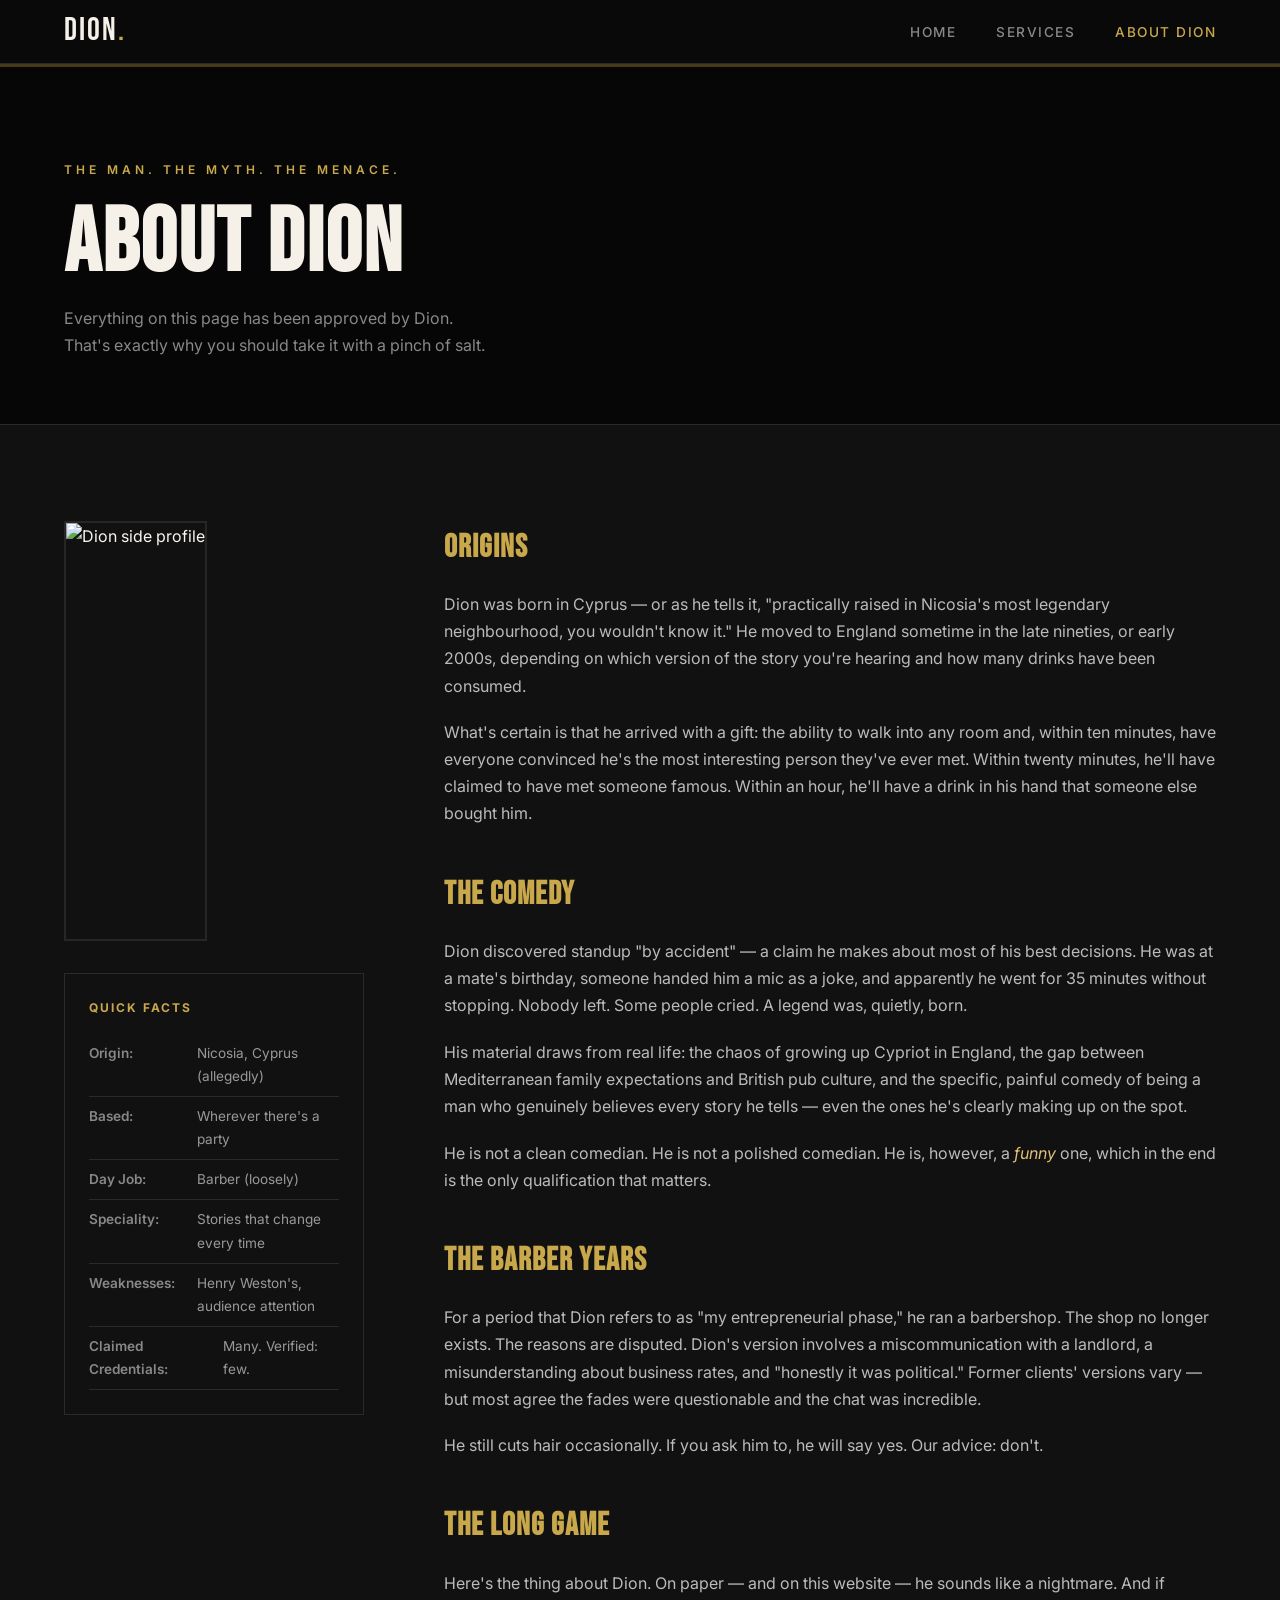
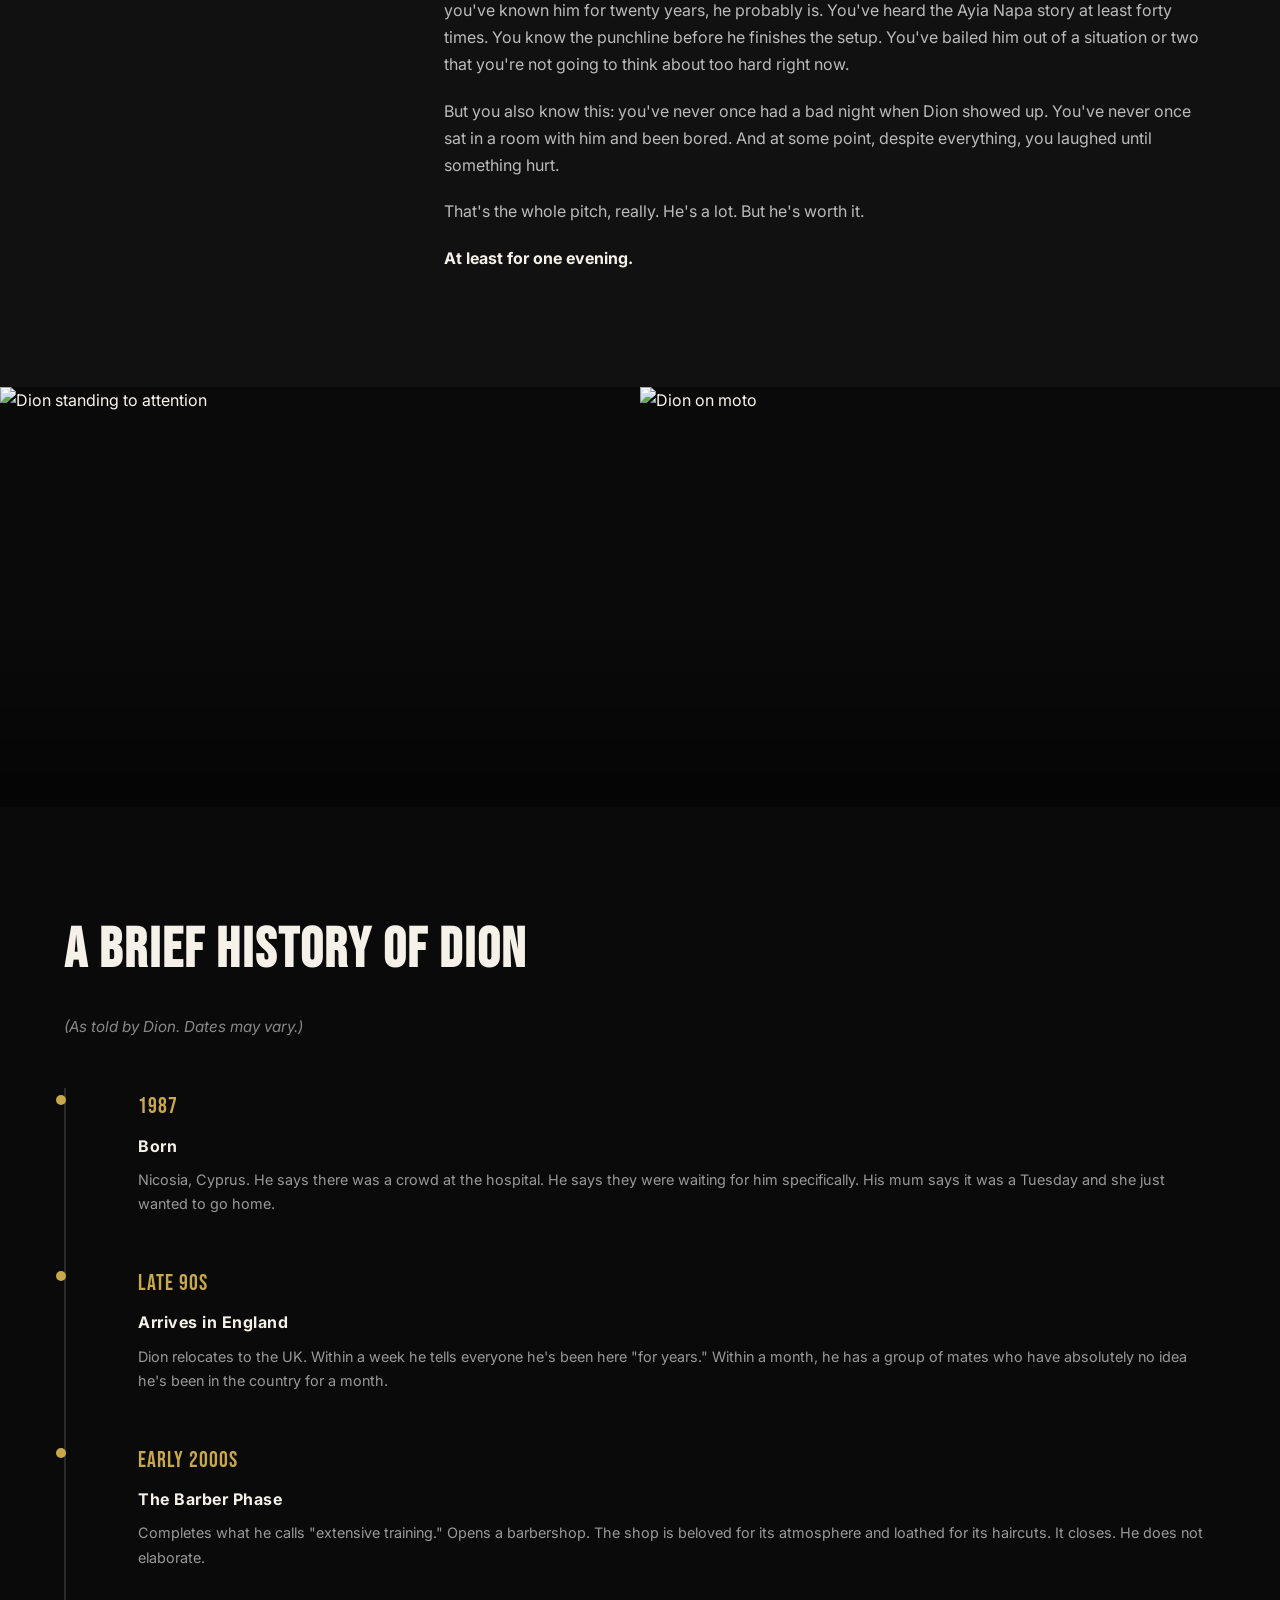
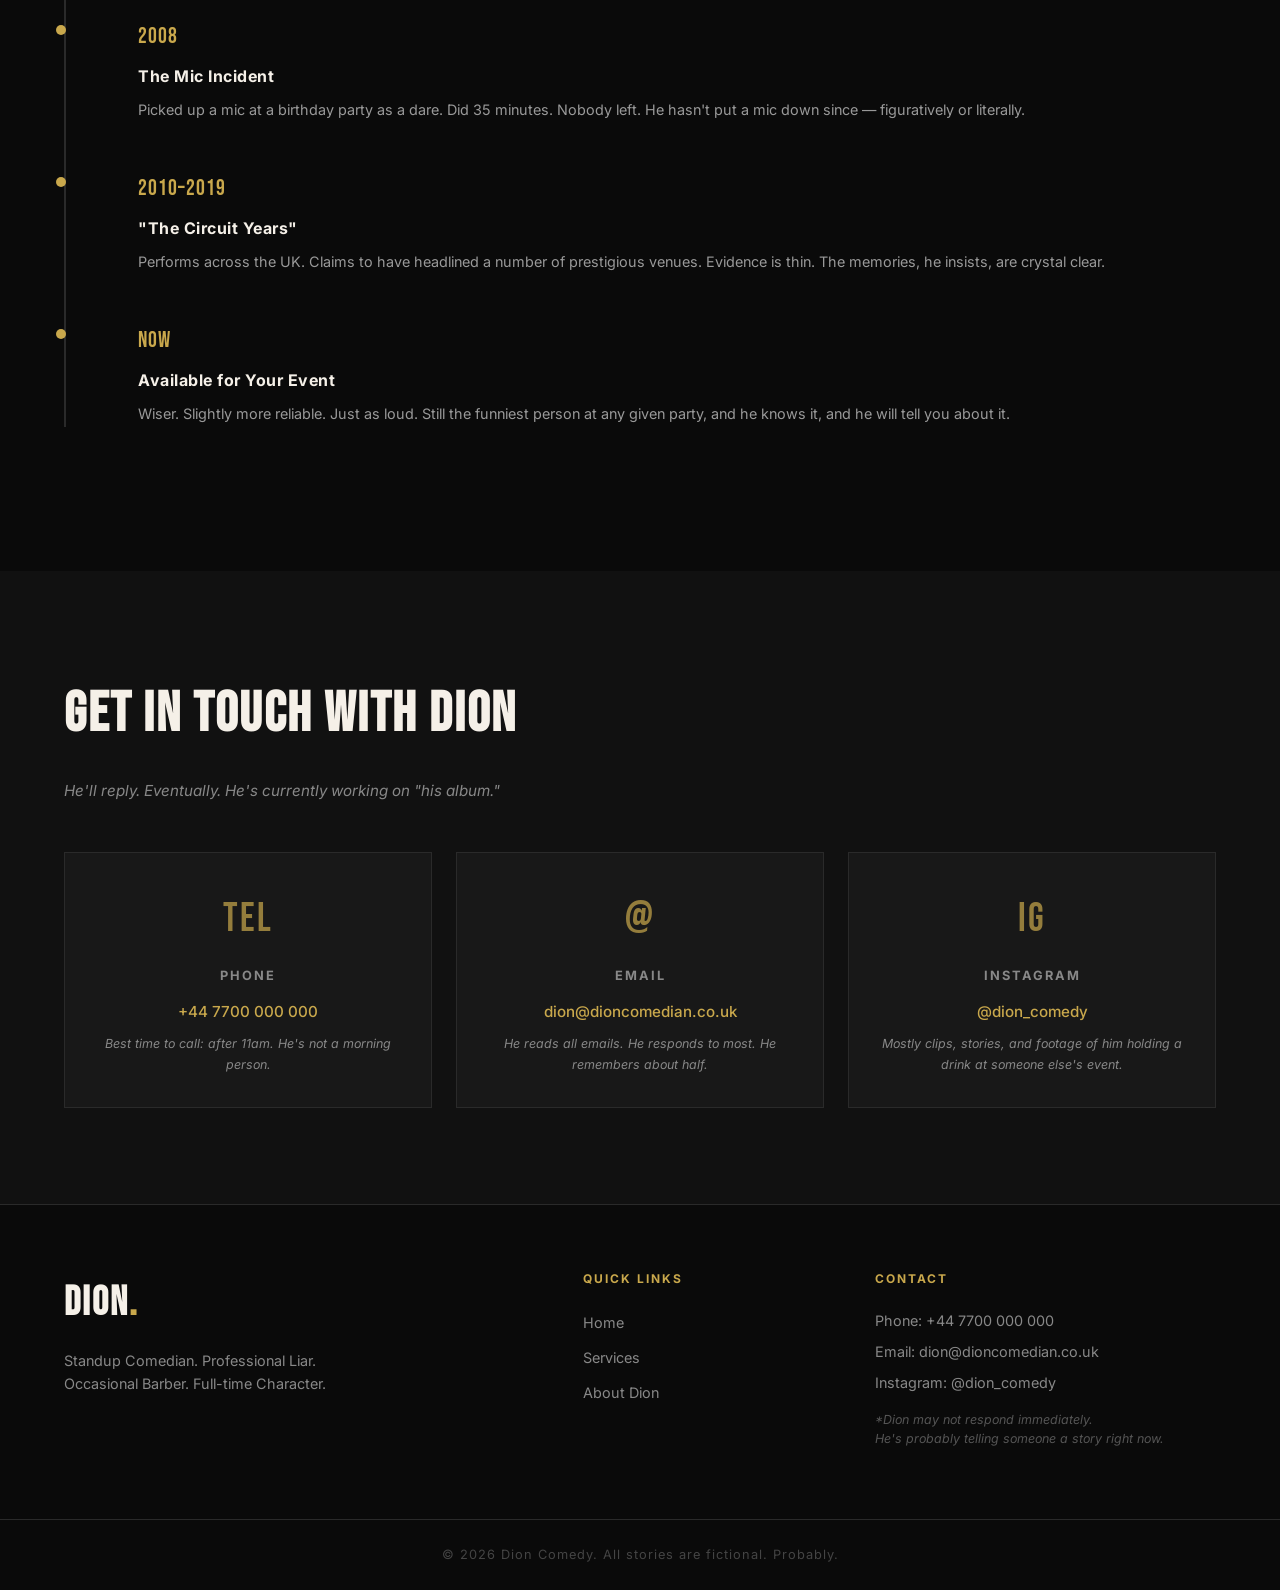
==== about.html @ dd2f2381 "Initial build: Dion standup comedian landing site 3-page site (Home, Services, About) with dark gold" ====
<!DOCTYPE html>
<html lang="en">
<head>
  <meta charset="UTF-8" />
  <meta name="viewport" content="width=device-width, initial-scale=1.0"/>
  <title>About Dion - Standup Comedian</title>
  <link rel="stylesheet" href="style.css" />
</head>
<body>

  <!-- NAV -->
  <nav>
    <div class="logo">DION<span>.</span></div>
    <ul>
      <li><a href="index.html">Home</a></li>
      <li><a href="services.html">Services</a></li>
      <li><a href="about.html" class="active">About Dion</a></li>
    </ul>
  </nav>

  <!-- PAGE HERO -->
  <header class="page-hero about-hero" style="background-image: url('dion 1 close up shotgun.jpg'); background-size: cover; background-position: center 20%;">
    <div class="hero-overlay" style="background: rgba(0,0,0,0.65);"></div>
    <div class="page-hero-content" style="position:relative; z-index:1;">
      <p class="tagline">THE MAN. THE MYTH. THE MENACE.</p>
      <h1>About Dion</h1>
      <p class="sub">Everything on this page has been approved by Dion.<br/>That's exactly why you should take it with a pinch of salt.</p>
    </div>
  </header>

  <!-- BIO SECTION -->
  <section class="section bio-section">
    <div class="bio-grid">
      <div class="bio-visual">
        <div class="real-photo-wrap">
          <img src="side on shotgun dion.jpg" alt="Dion side profile" class="real-photo bio-img" />
        </div>
        <div class="bio-quick-facts">
          <h4>Quick Facts</h4>
          <ul>
            <li><span>Origin:</span> Nicosia, Cyprus (allegedly)</li>
            <li><span>Based:</span> Wherever there's a party</li>
            <li><span>Day Job:</span> Barber (loosely)</li>
            <li><span>Speciality:</span> Stories that change every time</li>
            <li><span>Weaknesses:</span> Henry Weston's, audience attention</li>
            <li><span>Claimed Credentials:</span> Many. Verified: few.</li>
          </ul>
        </div>
      </div>

      <div class="bio-text">
        <h2>Origins</h2>
        <p>
          Dion was born in Cyprus — or as he tells it, "practically raised in Nicosia's most legendary
          neighbourhood, you wouldn't know it." He moved to England sometime in the late nineties,
          or early 2000s, depending on which version of the story you're hearing and how many drinks
          have been consumed.
        </p>
        <p>
          What's certain is that he arrived with a gift: the ability to walk into any room and,
          within ten minutes, have everyone convinced he's the most interesting person they've ever met.
          Within twenty minutes, he'll have claimed to have met someone famous. Within an hour,
          he'll have a drink in his hand that someone else bought him.
        </p>

        <h2>The Comedy</h2>
        <p>
          Dion discovered standup "by accident" — a claim he makes about most of his best decisions.
          He was at a mate's birthday, someone handed him a mic as a joke, and apparently he went
          for 35 minutes without stopping. Nobody left. Some people cried. A legend was, quietly, born.
        </p>
        <p>
          His material draws from real life: the chaos of growing up Cypriot in England, the gap
          between Mediterranean family expectations and British pub culture, and the specific,
          painful comedy of being a man who genuinely believes every story he tells — even the ones
          he's clearly making up on the spot.
        </p>
        <p>
          He is not a clean comedian. He is not a polished comedian. He is, however, a <em>funny</em> one,
          which in the end is the only qualification that matters.
        </p>

        <h2>The Barber Years</h2>
        <p>
          For a period that Dion refers to as "my entrepreneurial phase," he ran a barbershop.
          The shop no longer exists. The reasons are disputed. Dion's version involves a miscommunication
          with a landlord, a misunderstanding about business rates, and "honestly it was political."
          Former clients' versions vary — but most agree the fades were questionable and the chat
          was incredible.
        </p>
        <p>
          He still cuts hair occasionally. If you ask him to, he will say yes. Our advice: don't.
        </p>

        <h2>The Long Game</h2>
        <p>
          Here's the thing about Dion. On paper — and on this website — he sounds like a nightmare.
          And if you've known him for twenty years, he probably is. You've heard the Ayia Napa story
          at least forty times. You know the punchline before he finishes the setup. You've bailed him
          out of a situation or two that you're not going to think about too hard right now.
        </p>
        <p>
          But you also know this: you've never once had a bad night when Dion showed up.
          You've never once sat in a room with him and been bored. And at some point, despite
          everything, you laughed until something hurt.
        </p>
        <p>
          That's the whole pitch, really. He's a lot. But he's worth it.
        </p>
        <p>
          <strong>At least for one evening.</strong>
        </p>
      </div>
    </div>
  </section>

  <!-- PHOTO STRIP -->
  <div class="photo-strip">
    <div class="photo-strip-item">
      <img src="standing to attention.jpg" alt="Dion standing to attention" />
    </div>
    <div class="photo-strip-item">
      <img src="on moto.jpg" alt="Dion on moto" />
    </div>
  </div>

  <!-- TIMELINE -->
  <section class="section timeline-section">
    <h2>A Brief History of Dion</h2>
    <p class="section-sub">(As told by Dion. Dates may vary.)</p>
    <div class="timeline">
      <div class="timeline-item">
        <span class="tl-year">1987</span>
        <div class="tl-content">
          <h4>Born</h4>
          <p>Nicosia, Cyprus. He says there was a crowd at the hospital. He says they were waiting for him specifically. His mum says it was a Tuesday and she just wanted to go home.</p>
        </div>
      </div>
      <div class="timeline-item">
        <span class="tl-year">Late 90s</span>
        <div class="tl-content">
          <h4>Arrives in England</h4>
          <p>Dion relocates to the UK. Within a week he tells everyone he's been here "for years." Within a month, he has a group of mates who have absolutely no idea he's been in the country for a month.</p>
        </div>
      </div>
      <div class="timeline-item">
        <span class="tl-year">Early 2000s</span>
        <div class="tl-content">
          <h4>The Barber Phase</h4>
          <p>Completes what he calls "extensive training." Opens a barbershop. The shop is beloved for its atmosphere and loathed for its haircuts. It closes. He does not elaborate.</p>
        </div>
      </div>
      <div class="timeline-item">
        <span class="tl-year">2008</span>
        <div class="tl-content">
          <h4>The Mic Incident</h4>
          <p>Picked up a mic at a birthday party as a dare. Did 35 minutes. Nobody left. He hasn't put a mic down since — figuratively or literally.</p>
        </div>
      </div>
      <div class="timeline-item">
        <span class="tl-year">2010–2019</span>
        <div class="tl-content">
          <h4>"The Circuit Years"</h4>
          <p>Performs across the UK. Claims to have headlined a number of prestigious venues. Evidence is thin. The memories, he insists, are crystal clear.</p>
        </div>
      </div>
      <div class="timeline-item">
        <span class="tl-year">Now</span>
        <div class="tl-content">
          <h4>Available for Your Event</h4>
          <p>Wiser. Slightly more reliable. Just as loud. Still the funniest person at any given party, and he knows it, and he will tell you about it.</p>
        </div>
      </div>
    </div>
  </section>

  <!-- CONTACT SECTION -->
  <section class="section contact-section" id="contact">
    <h2>Get in Touch with Dion</h2>
    <p class="section-sub">He'll reply. Eventually. He's currently working on "his album."</p>
    <div class="contact-cards">
      <div class="contact-card">
        <div class="contact-icon">TEL</div>
        <h4>Phone</h4>
        <p><a href="tel:+447700000000">+44 7700 000 000</a></p>
        <p class="contact-note">Best time to call: after 11am. He's not a morning person.</p>
      </div>
      <div class="contact-card">
        <div class="contact-icon">@</div>
        <h4>Email</h4>
        <p><a href="mailto:dion@dioncomedian.co.uk">dion@dioncomedian.co.uk</a></p>
        <p class="contact-note">He reads all emails. He responds to most. He remembers about half.</p>
      </div>
      <div class="contact-card">
        <div class="contact-icon">IG</div>
        <h4>Instagram</h4>
        <p><a href="#">@dion_comedy</a></p>
        <p class="contact-note">Mostly clips, stories, and footage of him holding a drink at someone else's event.</p>
      </div>
    </div>
  </section>

  <!-- FOOTER -->
  <footer>
    <div class="footer-inner">
      <div class="footer-brand">
        <h3>DION<span>.</span></h3>
        <p>Standup Comedian. Professional Liar.<br/>Occasional Barber. Full-time Character.</p>
      </div>
      <div class="footer-links">
        <h4>Quick Links</h4>
        <ul>
          <li><a href="index.html">Home</a></li>
          <li><a href="services.html">Services</a></li>
          <li><a href="about.html">About Dion</a></li>
        </ul>
      </div>
      <div class="footer-contact">
        <h4>Contact</h4>
        <p>Phone: <a href="tel:+447700000000">+44 7700 000 000</a></p>
        <p>Email: <a href="mailto:dion@dioncomedian.co.uk">dion@dioncomedian.co.uk</a></p>
        <p>Instagram: <a href="#">@dion_comedy</a></p>
        <p class="footer-note">*Dion may not respond immediately.<br/>He's probably telling someone a story right now.</p>
      </div>
    </div>
    <div class="footer-bottom">
      <p>&copy; 2026 Dion Comedy. All stories are fictional. Probably.</p>
    </div>
  </footer>

</body>
</html>
---- style.css ----
/* ============================================
   DION COMEDY - STYLESHEET
   Dark, bold, Mediterranean with attitude
   ============================================ */

@import url('https://fonts.googleapis.com/css2?family=Bebas+Neue&family=Inter:wght@300;400;500;600;700&display=swap');

:root {
  --black: #0a0a0a;
  --dark: #111111;
  --card: #181818;
  --border: #2a2a2a;
  --gold: #c9a84c;
  --gold-light: #e2c17a;
  --white: #f5f0e8;
  --grey: #888888;
  --red: #c0392b;
  --font-display: 'Bebas Neue', sans-serif;
  --font-body: 'Inter', sans-serif;
}

*, *::before, *::after { box-sizing: border-box; margin: 0; padding: 0; }

html { scroll-behavior: smooth; }

body {
  background: var(--black);
  color: var(--white);
  font-family: var(--font-body);
  font-size: 16px;
  line-height: 1.7;
}

a { color: var(--gold); text-decoration: none; transition: color 0.2s; }
a:hover { color: var(--gold-light); }

img { max-width: 100%; }

/* ============================================
   NAVIGATION
   ============================================ */
nav {
  position: sticky;
  top: 0;
  z-index: 100;
  background: rgba(10, 10, 10, 0.95);
  backdrop-filter: blur(10px);
  border-bottom: 1px solid var(--border);
  display: flex;
  align-items: center;
  justify-content: space-between;
  padding: 0 5%;
  height: 64px;
}

.logo {
  font-family: var(--font-display);
  font-size: 2rem;
  letter-spacing: 2px;
  color: var(--white);
}

.logo span { color: var(--gold); }

nav ul {
  list-style: none;
  display: flex;
  gap: 2.5rem;
}

nav ul li a {
  color: var(--grey);
  font-weight: 500;
  font-size: 0.85rem;
  letter-spacing: 1.5px;
  text-transform: uppercase;
  transition: color 0.2s;
}

nav ul li a:hover,
nav ul li a.active {
  color: var(--gold);
}

/* ============================================
   HERO - HOME
   ============================================ */
.hero {
  min-height: 92vh;
  display: flex;
  align-items: center;
  padding: 0 5%;
  position: relative;
  overflow: hidden;
  background: var(--dark);
  border-bottom: 1px solid var(--border);
}

.hero::before {
  content: 'DION';
  position: absolute;
  right: -2%;
  top: 50%;
  transform: translateY(-50%);
  font-family: var(--font-display);
  font-size: clamp(200px, 30vw, 500px);
  color: rgba(201, 168, 76, 0.04);
  line-height: 1;
  pointer-events: none;
  user-select: none;
}

.hero-content {
  max-width: 700px;
  position: relative;
  z-index: 1;
}

.tagline {
  font-size: 0.75rem;
  letter-spacing: 4px;
  text-transform: uppercase;
  color: var(--gold);
  margin-bottom: 1.2rem;
  font-weight: 600;
}

.hero-content h1 {
  font-family: var(--font-display);
  font-size: clamp(3rem, 7vw, 7rem);
  line-height: 0.95;
  letter-spacing: 2px;
  color: var(--white);
  margin-bottom: 1.5rem;
}

.hero-content .sub {
  font-size: 1.1rem;
  color: var(--grey);
  margin-bottom: 2.5rem;
  font-weight: 300;
}

.hero-btns {
  display: flex;
  gap: 1rem;
  flex-wrap: wrap;
}

.hero-badge {
  position: absolute;
  right: 5%;
  bottom: 5%;
  display: flex;
  flex-direction: column;
  align-items: center;
  gap: 0;
  border: 1px solid var(--border);
  padding: 1.2rem 1.5rem;
  text-align: center;
}

.hero-badge span {
  display: block;
  font-size: 0.65rem;
  letter-spacing: 3px;
  text-transform: uppercase;
  color: var(--grey);
  line-height: 1.4;
}

.hero-badge .year {
  font-family: var(--font-display);
  font-size: 2.5rem;
  color: var(--gold);
  line-height: 1;
  margin: 0.2rem 0;
}

/* ============================================
   BUTTONS
   ============================================ */
.btn-primary {
  display: inline-block;
  background: var(--gold);
  color: var(--black);
  padding: 0.8rem 2rem;
  font-weight: 700;
  font-size: 0.85rem;
  letter-spacing: 1.5px;
  text-transform: uppercase;
  transition: background 0.2s, transform 0.1s;
  border: none;
  cursor: pointer;
}

.btn-primary:hover {
  background: var(--gold-light);
  color: var(--black);
  transform: translateY(-1px);
}

.btn-ghost {
  display: inline-block;
  background: transparent;
  color: var(--white);
  padding: 0.8rem 2rem;
  font-weight: 600;
  font-size: 0.85rem;
  letter-spacing: 1.5px;
  text-transform: uppercase;
  border: 1px solid var(--border);
  transition: border-color 0.2s, color 0.2s;
}

.btn-ghost:hover {
  border-color: var(--gold);
  color: var(--gold);
}

/* ============================================
   INTRO STRIP
   ============================================ */
.intro-strip {
  display: flex;
  align-items: center;
  justify-content: center;
  gap: 0;
  padding: 2rem 5%;
  background: var(--gold);
  flex-wrap: wrap;
}

.strip-item {
  display: flex;
  align-items: center;
  gap: 0.8rem;
  padding: 0.5rem 2.5rem;
}

.strip-item p {
  color: var(--black);
  font-weight: 600;
  font-size: 0.9rem;
  letter-spacing: 0.5px;
}

.strip-num {
  font-family: var(--font-display);
  font-size: 1.5rem;
  color: rgba(0,0,0,0.25);
}

.strip-divider {
  color: rgba(0,0,0,0.2);
  font-size: 1.5rem;
}

/* ============================================
   GENERAL SECTION
   ============================================ */
.section {
  padding: 6rem 5%;
}

.section h2 {
  font-family: var(--font-display);
  font-size: clamp(2rem, 5vw, 3.5rem);
  letter-spacing: 2px;
  margin-bottom: 1rem;
  color: var(--white);
}

.section-sub {
  color: var(--grey);
  margin-bottom: 3rem;
  font-size: 0.95rem;
  font-style: italic;
}

/* ============================================
   TWO COLUMN SECTION
   ============================================ */
.two-col {
  display: flex;
  gap: 5rem;
  align-items: center;
  background: var(--dark);
}

.col { flex: 1; }

.text-col p {
  color: #bbb;
  margin-bottom: 1.2rem;
}

.text-col p em { color: var(--gold-light); font-style: italic; }

.text-col h2 { margin-bottom: 1.5rem; }

.visual-col { display: flex; justify-content: center; }

.fake-photo {
  width: 320px;
  height: 420px;
  border: 2px solid var(--border);
  display: flex;
  align-items: center;
  justify-content: center;
  background: var(--card);
  position: relative;
  overflow: hidden;
}

.fake-photo::before {
  content: '';
  position: absolute;
  top: 0; left: 0; right: 0; bottom: 0;
  background: repeating-linear-gradient(
    45deg,
    transparent,
    transparent 10px,
    rgba(201, 168, 76, 0.03) 10px,
    rgba(201, 168, 76, 0.03) 11px
  );
}

.fake-photo.large {
  width: 280px;
  height: 360px;
}

.photo-inner {
  text-align: center;
  position: relative;
  z-index: 1;
}

.photo-text {
  font-family: var(--font-display);
  font-size: 4rem;
  color: var(--gold);
  letter-spacing: 4px;
  opacity: 0.6;
}

.photo-sub {
  font-size: 0.75rem;
  color: var(--grey);
  letter-spacing: 2px;
  text-transform: uppercase;
  margin-top: 0.5rem;
}

/* ============================================
   TESTIMONIALS
   ============================================ */
.testimonials {
  background: var(--black);
  text-align: center;
}

.testimonials h2 { text-align: center; }

.testimonial-grid {
  display: grid;
  grid-template-columns: repeat(auto-fit, minmax(280px, 1fr));
  gap: 1.5rem;
  margin-top: 3rem;
}

.testimonial-card {
  background: var(--card);
  border: 1px solid var(--border);
  padding: 2rem;
  text-align: left;
  position: relative;
}

.testimonial-card::before {
  content: '"';
  font-family: var(--font-display);
  font-size: 6rem;
  color: var(--gold);
  opacity: 0.15;
  position: absolute;
  top: -0.5rem;
  left: 1.2rem;
  line-height: 1;
}

.testimonial-card p {
  color: #ccc;
  font-style: italic;
  margin-bottom: 1.2rem;
  position: relative;
  z-index: 1;
}

.testimonial-card span {
  font-size: 0.8rem;
  color: var(--gold);
  letter-spacing: 1px;
  text-transform: uppercase;
  font-weight: 600;
}

/* ============================================
   CTA BANNER
   ============================================ */
.cta-banner {
  background: var(--gold);
  padding: 5rem 5%;
  text-align: center;
}

.cta-banner h2 {
  font-family: var(--font-display);
  font-size: clamp(2rem, 5vw, 4rem);
  color: var(--black);
  letter-spacing: 2px;
  margin-bottom: 0.8rem;
}

.cta-banner p {
  color: rgba(0,0,0,0.6);
  font-size: 1rem;
  margin-bottom: 2rem;
}

.cta-banner .btn-primary {
  background: var(--black);
  color: var(--gold);
}

.cta-banner .btn-primary:hover {
  background: #222;
  color: var(--gold-light);
}

/* ============================================
   PAGE HERO (inner pages)
   ============================================ */
.page-hero {
  background: var(--dark);
  border-bottom: 1px solid var(--border);
  padding: 6rem 5% 4rem;
  position: relative;
  overflow: hidden;
}

.page-hero::before {
  content: '';
  position: absolute;
  top: 0; left: 0; right: 0;
  height: 3px;
  background: var(--gold);
}

.page-hero-content h1 {
  font-family: var(--font-display);
  font-size: clamp(3rem, 7vw, 6rem);
  letter-spacing: 2px;
  line-height: 1;
  margin: 0.5rem 0 1rem;
}

.page-hero-content .sub {
  color: var(--grey);
  font-size: 1rem;
  max-width: 600px;
}

/* ============================================
   SERVICES
   ============================================ */
.services-grid-section {
  background: var(--dark);
}

.services-grid {
  display: grid;
  grid-template-columns: repeat(auto-fit, minmax(280px, 1fr));
  gap: 1.5rem;
  margin-top: 2rem;
}

.service-card {
  background: var(--card);
  border: 1px solid var(--border);
  padding: 2rem;
  position: relative;
  transition: border-color 0.2s;
}

.service-card:hover { border-color: var(--gold); }

.service-card.featured {
  border-color: var(--gold);
}

.service-badge {
  display: inline-block;
  background: var(--gold);
  color: var(--black);
  font-size: 0.65rem;
  font-weight: 700;
  letter-spacing: 2px;
  text-transform: uppercase;
  padding: 0.25rem 0.75rem;
  margin-bottom: 1rem;
}

.service-card h3 {
  font-family: var(--font-display);
  font-size: 1.8rem;
  letter-spacing: 1px;
  margin-bottom: 0.5rem;
}

.service-price {
  font-size: 1.5rem;
  font-weight: 700;
  color: var(--gold);
  margin-bottom: 1rem;
}

.service-price span {
  font-size: 0.85rem;
  color: var(--grey);
  font-weight: 400;
}

.service-card > p {
  color: #bbb;
  font-size: 0.9rem;
  margin-bottom: 1.5rem;
}

.service-includes {
  list-style: none;
  margin-bottom: 2rem;
}

.service-includes li {
  color: #999;
  font-size: 0.85rem;
  padding: 0.35rem 0;
  border-bottom: 1px solid var(--border);
  display: flex;
  gap: 0.5rem;
}

.service-includes li::before {
  content: '—';
  color: var(--gold);
  flex-shrink: 0;
}

/* ============================================
   DION SPECIAL
   ============================================ */
.dion-special {
  background: var(--black);
  text-align: center;
}

.special-inner {
  max-width: 700px;
  margin: 0 auto;
}

.special-badge {
  display: inline-block;
  background: var(--red);
  color: white;
  font-size: 0.65rem;
  font-weight: 700;
  letter-spacing: 3px;
  text-transform: uppercase;
  padding: 0.3rem 1rem;
  margin-bottom: 1.5rem;
}

.dion-special h2 {
  font-family: var(--font-display);
  font-size: clamp(2.5rem, 6vw, 4.5rem);
  letter-spacing: 2px;
  margin-bottom: 0.5rem;
}

.special-tagline {
  color: var(--gold);
  font-style: italic;
  margin-bottom: 1.5rem;
}

.special-inner p {
  color: #bbb;
  margin-bottom: 1.2rem;
}

.special-disclaimer {
  font-size: 0.75rem !important;
  color: var(--grey) !important;
  font-style: italic;
  border: 1px solid var(--border);
  padding: 1rem;
  margin: 2rem 0 !important;
}

/* ============================================
   HOW IT WORKS
   ============================================ */
.how-it-works {
  background: var(--dark);
}

.steps {
  display: grid;
  grid-template-columns: repeat(auto-fit, minmax(220px, 1fr));
  gap: 2rem;
  margin-top: 3rem;
}

.step {
  padding: 2rem;
  border: 1px solid var(--border);
  position: relative;
}

.step-num {
  font-family: var(--font-display);
  font-size: 4rem;
  color: var(--gold);
  opacity: 0.2;
  line-height: 1;
  display: block;
  margin-bottom: 0.5rem;
}

.step h3 {
  font-size: 1rem;
  font-weight: 700;
  letter-spacing: 1px;
  text-transform: uppercase;
  margin-bottom: 0.75rem;
  color: var(--gold);
}

.step p { color: #999; font-size: 0.9rem; }

/* ============================================
   CONTACT FORM
   ============================================ */
.contact-section {
  background: var(--dark);
}

.contact-form {
  max-width: 800px;
  margin-top: 2rem;
}

.form-row {
  display: grid;
  grid-template-columns: 1fr 1fr;
  gap: 1.5rem;
  margin-bottom: 1.5rem;
}

.form-group {
  display: flex;
  flex-direction: column;
  gap: 0.5rem;
}

.form-group.full { margin-bottom: 1.5rem; }

.form-group label {
  font-size: 0.8rem;
  font-weight: 600;
  letter-spacing: 1.5px;
  text-transform: uppercase;
  color: var(--grey);
}

.form-group input,
.form-group select,
.form-group textarea {
  background: var(--card);
  border: 1px solid var(--border);
  color: var(--white);
  padding: 0.8rem 1rem;
  font-family: var(--font-body);
  font-size: 0.95rem;
  outline: none;
  transition: border-color 0.2s;
  -webkit-appearance: none;
}

.form-group input:focus,
.form-group select:focus,
.form-group textarea:focus {
  border-color: var(--gold);
}

.form-group select option {
  background: var(--card);
}

/* ============================================
   BIO (ABOUT PAGE)
   ============================================ */
.bio-section { background: var(--dark); }

.bio-grid {
  display: grid;
  grid-template-columns: 300px 1fr;
  gap: 5rem;
  align-items: start;
}

.bio-visual {
  position: sticky;
  top: 80px;
}

.bio-quick-facts {
  margin-top: 2rem;
  border: 1px solid var(--border);
  padding: 1.5rem;
}

.bio-quick-facts h4 {
  font-size: 0.75rem;
  letter-spacing: 2px;
  text-transform: uppercase;
  color: var(--gold);
  margin-bottom: 1rem;
}

.bio-quick-facts ul { list-style: none; }

.bio-quick-facts li {
  font-size: 0.85rem;
  color: #999;
  padding: 0.5rem 0;
  border-bottom: 1px solid var(--border);
  display: flex;
  gap: 0.5rem;
}

.bio-quick-facts li span {
  color: var(--grey);
  min-width: 100px;
  font-weight: 600;
}

.bio-text h2 {
  font-family: var(--font-display);
  font-size: 2rem;
  letter-spacing: 1px;
  margin: 2.5rem 0 1rem;
  color: var(--gold);
}

.bio-text h2:first-child { margin-top: 0; }

.bio-text p {
  color: #bbb;
  margin-bottom: 1.2rem;
}

.bio-text em { color: var(--gold-light); }
.bio-text strong { color: var(--white); }

/* ============================================
   TIMELINE
   ============================================ */
.timeline-section { background: var(--black); }

.timeline {
  position: relative;
  margin-top: 3rem;
  padding-left: 2rem;
  border-left: 2px solid var(--border);
}

.timeline-item {
  position: relative;
  margin-bottom: 3rem;
  padding-left: 2.5rem;
}

.timeline-item::before {
  content: '';
  position: absolute;
  left: -2.6rem;
  top: 0.4rem;
  width: 10px;
  height: 10px;
  background: var(--gold);
  border-radius: 50%;
}

.tl-year {
  font-family: var(--font-display);
  font-size: 1.4rem;
  color: var(--gold);
  letter-spacing: 1px;
  display: block;
  margin-bottom: 0.4rem;
}

.tl-content h4 {
  font-size: 1rem;
  font-weight: 700;
  color: var(--white);
  margin-bottom: 0.5rem;
  letter-spacing: 0.5px;
}

.tl-content p { color: #999; font-size: 0.9rem; }

/* ============================================
   CONTACT CARDS
   ============================================ */
.contact-cards {
  display: grid;
  grid-template-columns: repeat(auto-fit, minmax(220px, 1fr));
  gap: 1.5rem;
  margin-top: 3rem;
}

.contact-card {
  background: var(--card);
  border: 1px solid var(--border);
  padding: 2rem;
  text-align: center;
  transition: border-color 0.2s;
}

.contact-card:hover { border-color: var(--gold); }

.contact-icon {
  font-family: var(--font-display);
  font-size: 2.5rem;
  color: var(--gold);
  opacity: 0.7;
  margin-bottom: 0.8rem;
  letter-spacing: 2px;
}

.contact-card h4 {
  font-size: 0.8rem;
  letter-spacing: 2px;
  text-transform: uppercase;
  color: var(--grey);
  margin-bottom: 0.75rem;
}

.contact-card p { color: var(--white); font-size: 0.95rem; }
.contact-card a { color: var(--gold); font-weight: 500; }

.contact-note {
  color: var(--grey) !important;
  font-size: 0.78rem !important;
  font-style: italic;
  margin-top: 0.5rem;
}

/* ============================================
   FOOTER
   ============================================ */
footer {
  background: #0a0a0a;
  border-top: 1px solid var(--border);
}

.footer-inner {
  display: grid;
  grid-template-columns: 2fr 1fr 1.5fr;
  gap: 4rem;
  padding: 4rem 5%;
  align-items: start;
}

.footer-brand h3 {
  font-family: var(--font-display);
  font-size: 2.5rem;
  letter-spacing: 2px;
  margin-bottom: 0.75rem;
}

.footer-brand h3 span { color: var(--gold); }

.footer-brand p {
  color: var(--grey);
  font-size: 0.9rem;
  line-height: 1.6;
}

.footer-links h4,
.footer-contact h4 {
  font-size: 0.75rem;
  letter-spacing: 2px;
  text-transform: uppercase;
  color: var(--gold);
  margin-bottom: 1.2rem;
}

.footer-links ul { list-style: none; }

.footer-links ul li {
  margin-bottom: 0.5rem;
}

.footer-links ul li a {
  color: var(--grey);
  font-size: 0.9rem;
  transition: color 0.2s;
}

.footer-links ul li a:hover { color: var(--gold); }

.footer-contact p {
  color: var(--grey);
  font-size: 0.9rem;
  margin-bottom: 0.4rem;
}

.footer-contact a { color: var(--grey); }
.footer-contact a:hover { color: var(--gold); }

.footer-note {
  color: #555 !important;
  font-size: 0.78rem !important;
  font-style: italic;
  margin-top: 1rem !important;
  line-height: 1.5;
}

.footer-bottom {
  border-top: 1px solid var(--border);
  padding: 1.5rem 5%;
  text-align: center;
}

.footer-bottom p {
  color: #444;
  font-size: 0.8rem;
  letter-spacing: 1px;
}

/* ============================================
   HERO OVERLAY (for photo backgrounds)
   ============================================ */
.hero-overlay {
  position: absolute;
  inset: 0;
  background: rgba(0, 0, 0, 0.62);
  z-index: 0;
}

.hero .hero-content,
.hero .hero-badge {
  position: relative;
  z-index: 1;
}

/* ============================================
   REAL PHOTO — general wrapper
   ============================================ */
.real-photo-wrap {
  position: relative;
  display: inline-block;
}

.real-photo {
  display: block;
  width: 360px;
  max-width: 100%;
  height: 480px;
  object-fit: cover;
  object-position: center top;
  border: 2px solid var(--border);
  filter: grayscale(15%) contrast(1.05);
  transition: filter 0.3s;
}

.real-photo:hover {
  filter: grayscale(0%) contrast(1.1);
}

.photo-caption {
  position: absolute;
  bottom: 0;
  left: 0;
  right: 0;
  background: rgba(0,0,0,0.7);
  color: var(--grey);
  font-size: 0.75rem;
  letter-spacing: 2px;
  text-transform: uppercase;
  text-align: center;
  padding: 0.5rem;
  font-style: italic;
}

/* Bio sidebar photo */
.real-photo.bio-img {
  width: 100%;
  height: 420px;
  object-position: center 15%;
}

/* ============================================
   SPECIAL SECTION FLOAT PHOTO
   ============================================ */
.dion-special {
  position: relative;
}

.special-photo-float {
  display: flex;
  justify-content: center;
  margin-bottom: 3rem;
}

.special-float-img {
  width: 280px;
  height: 350px;
  object-fit: cover;
  object-position: center top;
  border: 2px solid var(--gold);
  filter: grayscale(10%) contrast(1.05);
  display: block;
}

/* ============================================
   PHOTO STRIP (about page)
   ============================================ */
.photo-strip {
  display: grid;
  grid-template-columns: 1fr 1fr;
  gap: 0;
  height: 420px;
  overflow: hidden;
}

.photo-strip-item {
  overflow: hidden;
  position: relative;
}

.photo-strip-item img {
  width: 100%;
  height: 100%;
  object-fit: cover;
  object-position: center center;
  filter: grayscale(20%) contrast(1.05);
  transition: transform 0.5s ease, filter 0.3s;
  display: block;
}

.photo-strip-item:hover img {
  transform: scale(1.04);
  filter: grayscale(0%) contrast(1.1);
}

.photo-strip-item::after {
  content: '';
  position: absolute;
  inset: 0;
  background: linear-gradient(to bottom, transparent 60%, rgba(0,0,0,0.5) 100%);
  pointer-events: none;
}

/* ============================================
   RESPONSIVE
   ============================================ */
@media (max-width: 768px) {
  nav ul { gap: 1.2rem; }
  nav ul li a { font-size: 0.75rem; letter-spacing: 0.5px; }

  .hero { min-height: 80vh; padding: 6rem 5% 4rem; }
  .hero-badge { display: none; }

  .two-col { flex-direction: column; gap: 3rem; }
  .visual-col { order: -1; }

  .intro-strip { flex-direction: column; gap: 0.5rem; }
  .strip-divider { display: none; }
  .strip-item { padding: 0.5rem 1rem; }

  .bio-grid { grid-template-columns: 1fr; }
  .bio-visual { position: static; }

  .footer-inner { grid-template-columns: 1fr; gap: 2.5rem; padding: 3rem 5%; }

  .form-row { grid-template-columns: 1fr; }

  .fake-photo { width: 100%; height: 240px; }

  .real-photo {
    width: 100%;
    height: 300px;
  }

  .real-photo.bio-img {
    height: 280px;
  }

  .photo-strip {
    grid-template-columns: 1fr;
    height: auto;
  }

  .photo-strip-item {
    height: 260px;
  }

  .special-float-img {
    width: 200px;
    height: 260px;
  }
}
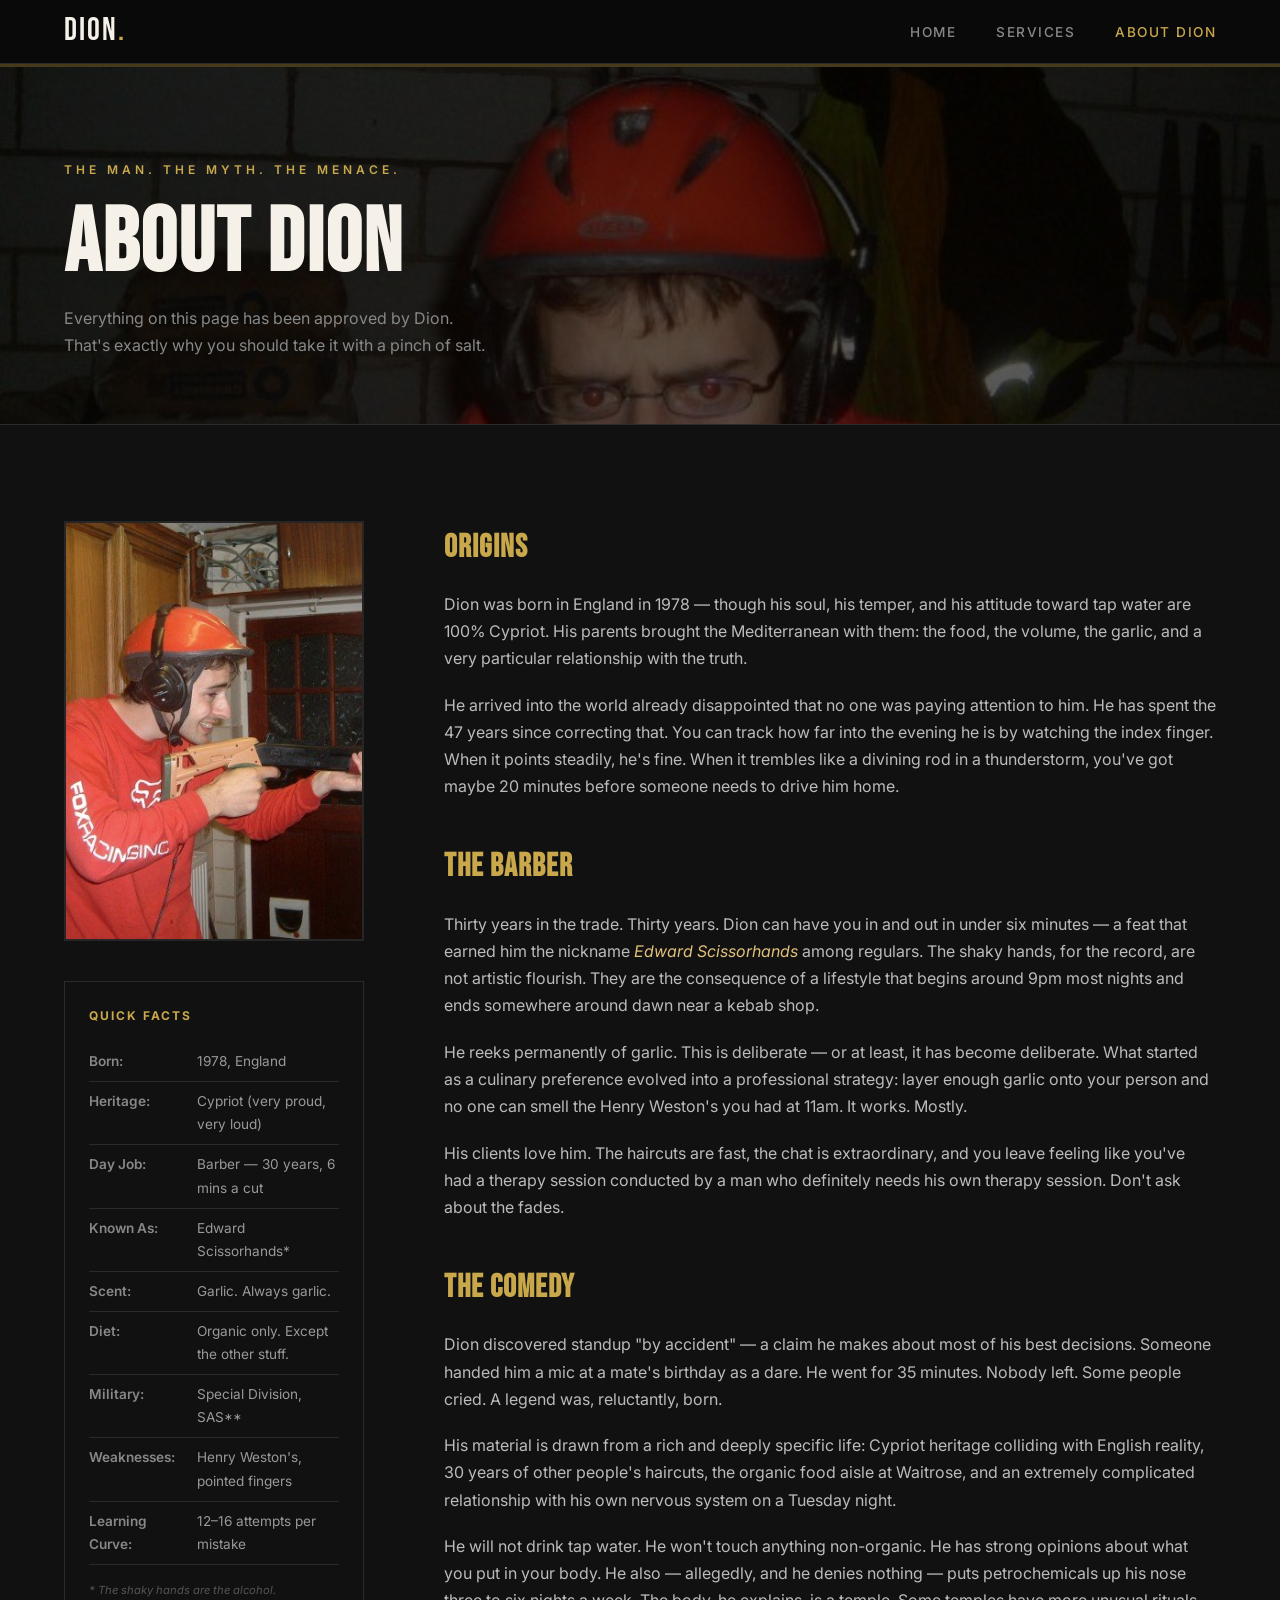
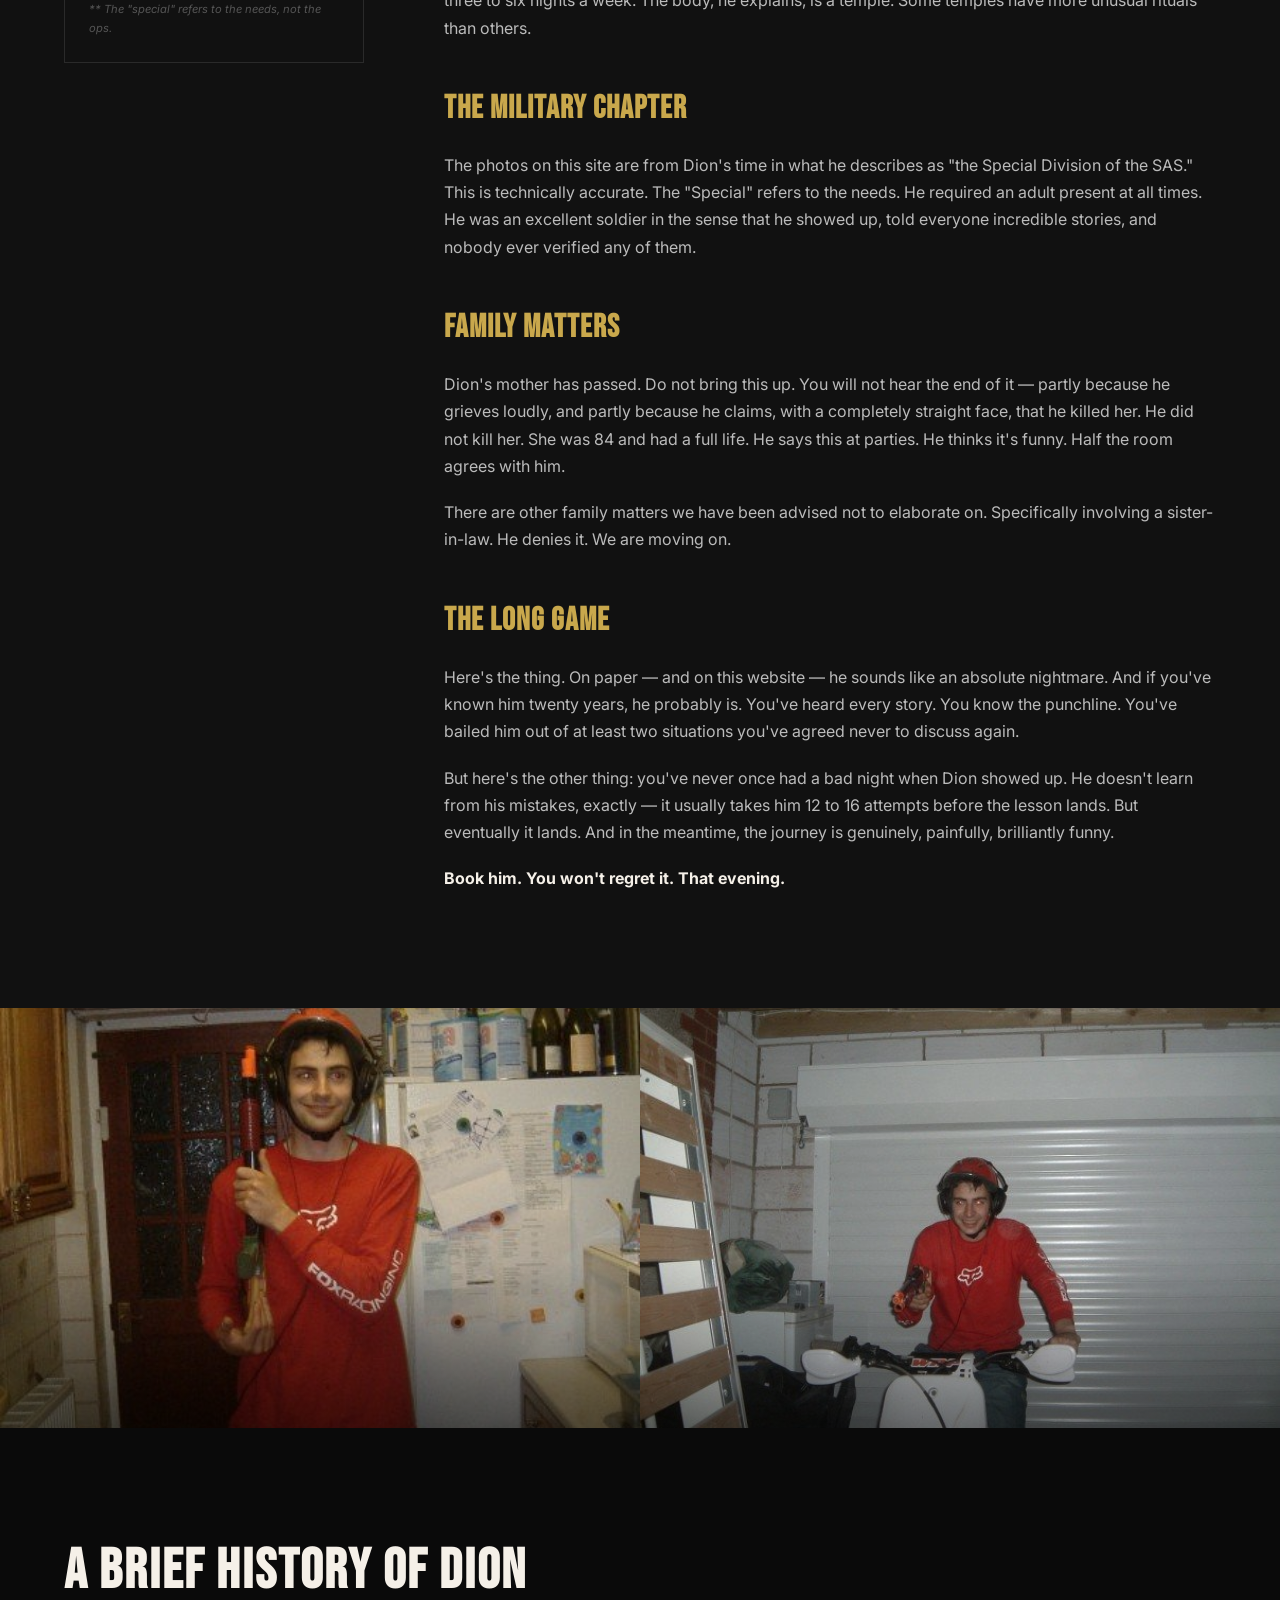
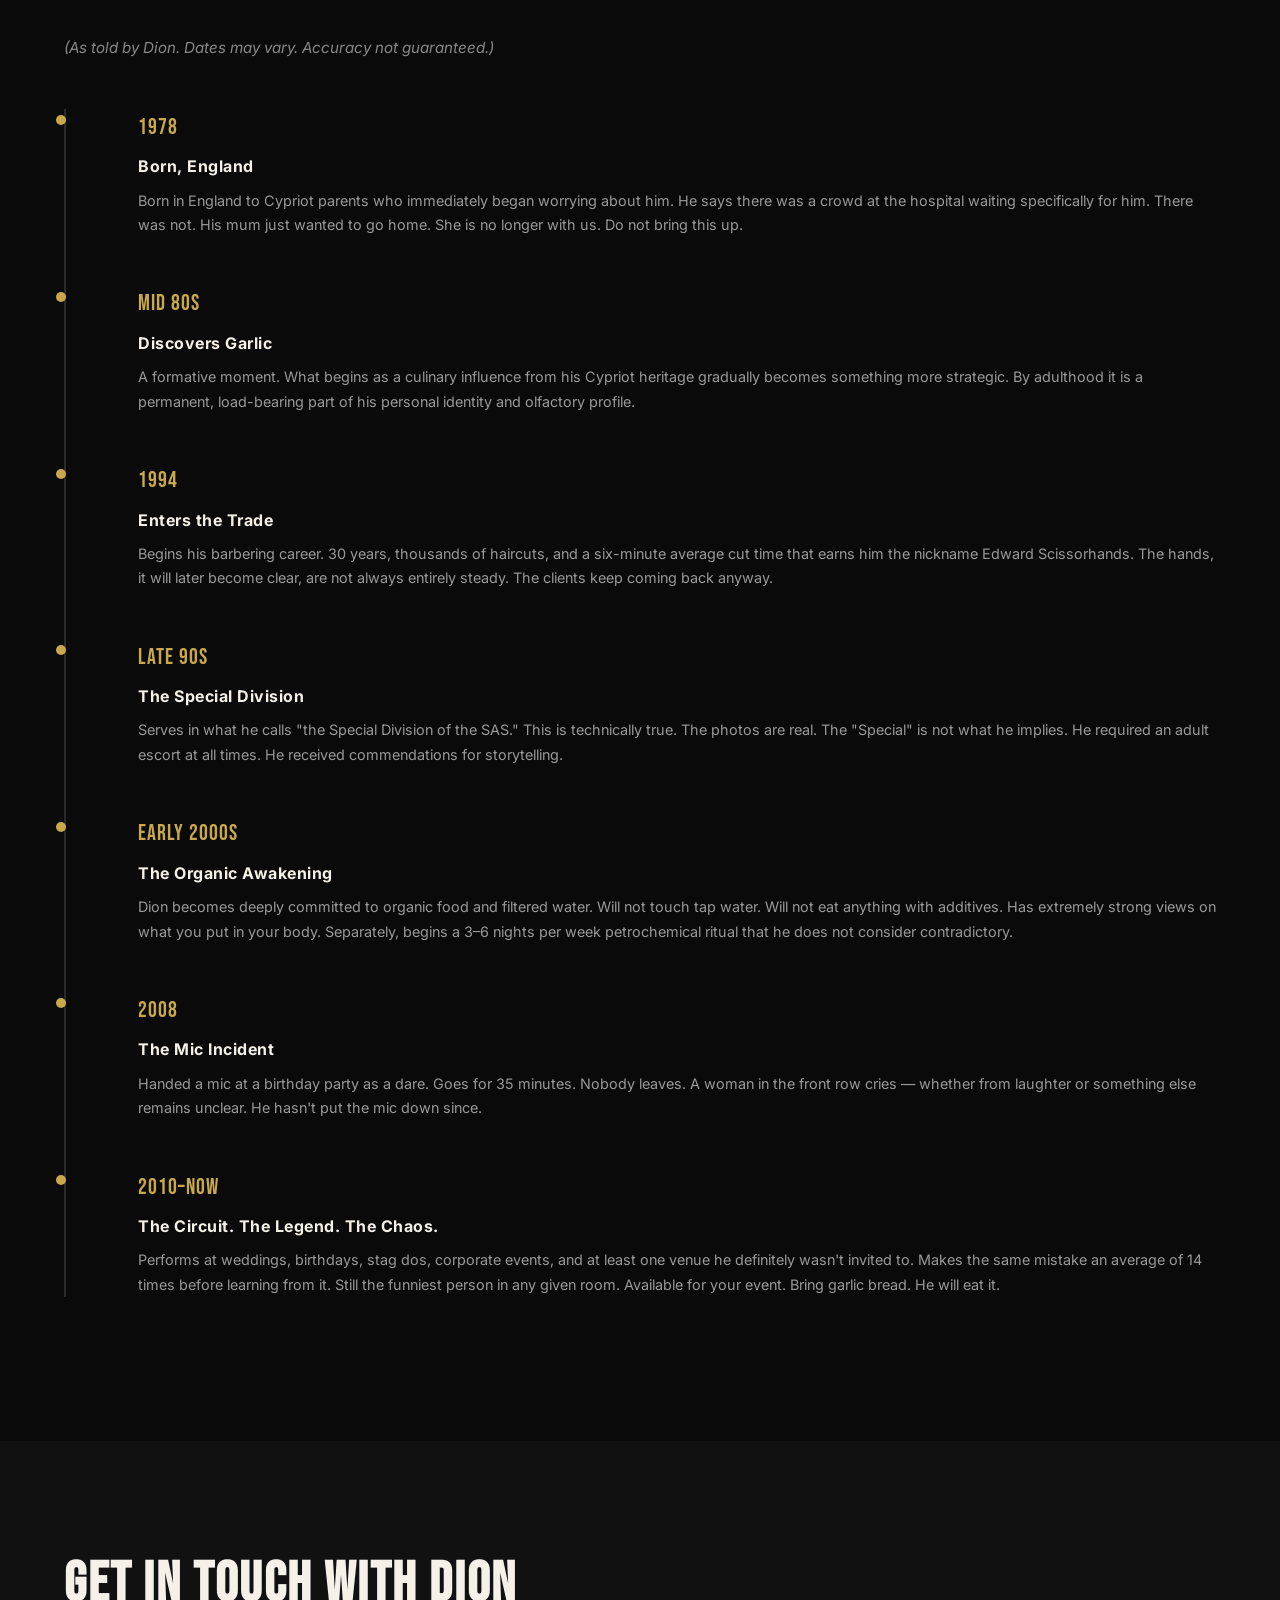
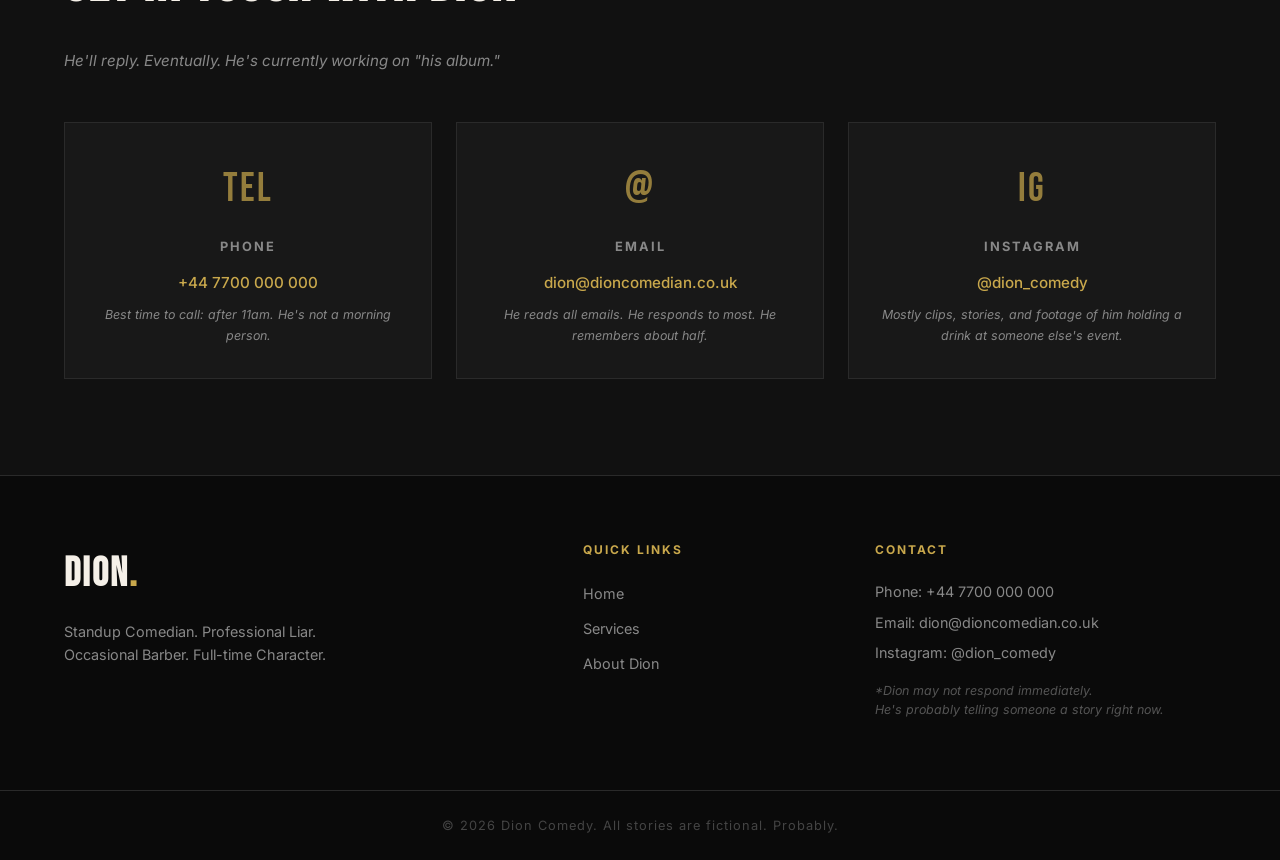
==== commit e1d6ad8a: "update: bio rewrite with correct details - Birth year corrected to 1978, born in England with Cyprio" ====
--- a/about.html
+++ b/about.html
@@ -38,77 +38,109 @@
         <div class="bio-quick-facts">
           <h4>Quick Facts</h4>
           <ul>
-            <li><span>Origin:</span> Nicosia, Cyprus (allegedly)</li>
-            <li><span>Based:</span> Wherever there's a party</li>
-            <li><span>Day Job:</span> Barber (loosely)</li>
-            <li><span>Speciality:</span> Stories that change every time</li>
-            <li><span>Weaknesses:</span> Henry Weston's, audience attention</li>
-            <li><span>Claimed Credentials:</span> Many. Verified: few.</li>
+            <li><span>Born:</span> 1978, England</li>
+            <li><span>Heritage:</span> Cypriot (very proud, very loud)</li>
+            <li><span>Day Job:</span> Barber — 30 years, 6 mins a cut</li>
+            <li><span>Known As:</span> Edward Scissorhands*</li>
+            <li><span>Scent:</span> Garlic. Always garlic.</li>
+            <li><span>Diet:</span> Organic only. Except the other stuff.</li>
+            <li><span>Military:</span> Special Division, SAS**</li>
+            <li><span>Weaknesses:</span> Henry Weston's, pointed fingers</li>
+            <li><span>Learning Curve:</span> 12–16 attempts per mistake</li>
           </ul>
+          <p style="font-size:0.7rem; color:#555; margin-top:1rem; font-style:italic;">* The shaky hands are the alcohol.<br/>** The "special" refers to the needs, not the ops.</p>
         </div>
       </div>
 
       <div class="bio-text">
         <h2>Origins</h2>
         <p>
-          Dion was born in Cyprus — or as he tells it, "practically raised in Nicosia's most legendary
-          neighbourhood, you wouldn't know it." He moved to England sometime in the late nineties,
-          or early 2000s, depending on which version of the story you're hearing and how many drinks
-          have been consumed.
-        </p>
-        <p>
-          What's certain is that he arrived with a gift: the ability to walk into any room and,
-          within ten minutes, have everyone convinced he's the most interesting person they've ever met.
-          Within twenty minutes, he'll have claimed to have met someone famous. Within an hour,
-          he'll have a drink in his hand that someone else bought him.
+          Dion was born in England in 1978 — though his soul, his temper, and his attitude toward
+          tap water are 100% Cypriot. His parents brought the Mediterranean with them: the food,
+          the volume, the garlic, and a very particular relationship with the truth.
+        </p>
+        <p>
+          He arrived into the world already disappointed that no one was paying attention to him.
+          He has spent the 47 years since correcting that. You can track how far into the evening
+          he is by watching the index finger. When it points steadily, he's fine. When it trembles
+          like a divining rod in a thunderstorm, you've got maybe 20 minutes before someone
+          needs to drive him home.
+        </p>
+
+        <h2>The Barber</h2>
+        <p>
+          Thirty years in the trade. Thirty years. Dion can have you in and out in under six minutes —
+          a feat that earned him the nickname <em>Edward Scissorhands</em> among regulars.
+          The shaky hands, for the record, are not artistic flourish. They are the consequence of
+          a lifestyle that begins around 9pm most nights and ends somewhere around dawn near a
+          kebab shop.
+        </p>
+        <p>
+          He reeks permanently of garlic. This is deliberate — or at least, it has become deliberate.
+          What started as a culinary preference evolved into a professional strategy: layer enough
+          garlic onto your person and no one can smell the Henry Weston's you had at 11am.
+          It works. Mostly.
+        </p>
+        <p>
+          His clients love him. The haircuts are fast, the chat is extraordinary, and you leave
+          feeling like you've had a therapy session conducted by a man who definitely needs
+          his own therapy session. Don't ask about the fades.
         </p>
 
         <h2>The Comedy</h2>
         <p>
           Dion discovered standup "by accident" — a claim he makes about most of his best decisions.
-          He was at a mate's birthday, someone handed him a mic as a joke, and apparently he went
-          for 35 minutes without stopping. Nobody left. Some people cried. A legend was, quietly, born.
-        </p>
-        <p>
-          His material draws from real life: the chaos of growing up Cypriot in England, the gap
-          between Mediterranean family expectations and British pub culture, and the specific,
-          painful comedy of being a man who genuinely believes every story he tells — even the ones
-          he's clearly making up on the spot.
-        </p>
-        <p>
-          He is not a clean comedian. He is not a polished comedian. He is, however, a <em>funny</em> one,
-          which in the end is the only qualification that matters.
-        </p>
-
-        <h2>The Barber Years</h2>
-        <p>
-          For a period that Dion refers to as "my entrepreneurial phase," he ran a barbershop.
-          The shop no longer exists. The reasons are disputed. Dion's version involves a miscommunication
-          with a landlord, a misunderstanding about business rates, and "honestly it was political."
-          Former clients' versions vary — but most agree the fades were questionable and the chat
-          was incredible.
-        </p>
-        <p>
-          He still cuts hair occasionally. If you ask him to, he will say yes. Our advice: don't.
+          Someone handed him a mic at a mate's birthday as a dare. He went for 35 minutes.
+          Nobody left. Some people cried. A legend was, reluctantly, born.
+        </p>
+        <p>
+          His material is drawn from a rich and deeply specific life: Cypriot heritage colliding
+          with English reality, 30 years of other people's haircuts, the organic food aisle at
+          Waitrose, and an extremely complicated relationship with his own nervous system on a
+          Tuesday night.
+        </p>
+        <p>
+          He will not drink tap water. He won't touch anything non-organic. He has strong opinions
+          about what you put in your body. He also — allegedly, and he denies nothing — puts
+          petrochemicals up his nose three to six nights a week. The body, he explains, is a temple.
+          Some temples have more unusual rituals than others.
+        </p>
+
+        <h2>The Military Chapter</h2>
+        <p>
+          The photos on this site are from Dion's time in what he describes as "the Special Division
+          of the SAS." This is technically accurate. The "Special" refers to the needs.
+          He required an adult present at all times. He was an excellent soldier in the sense
+          that he showed up, told everyone incredible stories, and nobody ever verified any of them.
+        </p>
+
+        <h2>Family Matters</h2>
+        <p>
+          Dion's mother has passed. Do not bring this up. You will not hear the end of it —
+          partly because he grieves loudly, and partly because he claims, with a completely
+          straight face, that he killed her. He did not kill her. She was 84 and had a full life.
+          He says this at parties. He thinks it's funny. Half the room agrees with him.
+        </p>
+        <p>
+          There are other family matters we have been advised not to elaborate on.
+          Specifically involving a sister-in-law. He denies it. We are moving on.
         </p>
 
         <h2>The Long Game</h2>
         <p>
-          Here's the thing about Dion. On paper — and on this website — he sounds like a nightmare.
-          And if you've known him for twenty years, he probably is. You've heard the Ayia Napa story
-          at least forty times. You know the punchline before he finishes the setup. You've bailed him
-          out of a situation or two that you're not going to think about too hard right now.
-        </p>
-        <p>
-          But you also know this: you've never once had a bad night when Dion showed up.
-          You've never once sat in a room with him and been bored. And at some point, despite
-          everything, you laughed until something hurt.
-        </p>
-        <p>
-          That's the whole pitch, really. He's a lot. But he's worth it.
-        </p>
-        <p>
-          <strong>At least for one evening.</strong>
+          Here's the thing. On paper — and on this website — he sounds like an absolute nightmare.
+          And if you've known him twenty years, he probably is. You've heard every story.
+          You know the punchline. You've bailed him out of at least two situations you've agreed
+          never to discuss again.
+        </p>
+        <p>
+          But here's the other thing: you've never once had a bad night when Dion showed up.
+          He doesn't learn from his mistakes, exactly — it usually takes him 12 to 16 attempts
+          before the lesson lands. But eventually it lands. And in the meantime, the journey
+          is genuinely, painfully, brilliantly funny.
+        </p>
+        <p>
+          <strong>Book him. You won't regret it. That evening.</strong>
         </p>
       </div>
     </div>
@@ -127,48 +159,55 @@
   <!-- TIMELINE -->
   <section class="section timeline-section">
     <h2>A Brief History of Dion</h2>
-    <p class="section-sub">(As told by Dion. Dates may vary.)</p>
+    <p class="section-sub">(As told by Dion. Dates may vary. Accuracy not guaranteed.)</p>
     <div class="timeline">
       <div class="timeline-item">
-        <span class="tl-year">1987</span>
-        <div class="tl-content">
-          <h4>Born</h4>
-          <p>Nicosia, Cyprus. He says there was a crowd at the hospital. He says they were waiting for him specifically. His mum says it was a Tuesday and she just wanted to go home.</p>
+        <span class="tl-year">1978</span>
+        <div class="tl-content">
+          <h4>Born, England</h4>
+          <p>Born in England to Cypriot parents who immediately began worrying about him. He says there was a crowd at the hospital waiting specifically for him. There was not. His mum just wanted to go home. She is no longer with us. Do not bring this up.</p>
+        </div>
+      </div>
+      <div class="timeline-item">
+        <span class="tl-year">Mid 80s</span>
+        <div class="tl-content">
+          <h4>Discovers Garlic</h4>
+          <p>A formative moment. What begins as a culinary influence from his Cypriot heritage gradually becomes something more strategic. By adulthood it is a permanent, load-bearing part of his personal identity and olfactory profile.</p>
+        </div>
+      </div>
+      <div class="timeline-item">
+        <span class="tl-year">1994</span>
+        <div class="tl-content">
+          <h4>Enters the Trade</h4>
+          <p>Begins his barbering career. 30 years, thousands of haircuts, and a six-minute average cut time that earns him the nickname Edward Scissorhands. The hands, it will later become clear, are not always entirely steady. The clients keep coming back anyway.</p>
         </div>
       </div>
       <div class="timeline-item">
         <span class="tl-year">Late 90s</span>
         <div class="tl-content">
-          <h4>Arrives in England</h4>
-          <p>Dion relocates to the UK. Within a week he tells everyone he's been here "for years." Within a month, he has a group of mates who have absolutely no idea he's been in the country for a month.</p>
+          <h4>The Special Division</h4>
+          <p>Serves in what he calls "the Special Division of the SAS." This is technically true. The photos are real. The "Special" is not what he implies. He required an adult escort at all times. He received commendations for storytelling.</p>
         </div>
       </div>
       <div class="timeline-item">
         <span class="tl-year">Early 2000s</span>
         <div class="tl-content">
-          <h4>The Barber Phase</h4>
-          <p>Completes what he calls "extensive training." Opens a barbershop. The shop is beloved for its atmosphere and loathed for its haircuts. It closes. He does not elaborate.</p>
+          <h4>The Organic Awakening</h4>
+          <p>Dion becomes deeply committed to organic food and filtered water. Will not touch tap water. Will not eat anything with additives. Has extremely strong views on what you put in your body. Separately, begins a 3–6 nights per week petrochemical ritual that he does not consider contradictory.</p>
         </div>
       </div>
       <div class="timeline-item">
         <span class="tl-year">2008</span>
         <div class="tl-content">
           <h4>The Mic Incident</h4>
-          <p>Picked up a mic at a birthday party as a dare. Did 35 minutes. Nobody left. He hasn't put a mic down since — figuratively or literally.</p>
-        </div>
-      </div>
-      <div class="timeline-item">
-        <span class="tl-year">2010–2019</span>
-        <div class="tl-content">
-          <h4>"The Circuit Years"</h4>
-          <p>Performs across the UK. Claims to have headlined a number of prestigious venues. Evidence is thin. The memories, he insists, are crystal clear.</p>
-        </div>
-      </div>
-      <div class="timeline-item">
-        <span class="tl-year">Now</span>
-        <div class="tl-content">
-          <h4>Available for Your Event</h4>
-          <p>Wiser. Slightly more reliable. Just as loud. Still the funniest person at any given party, and he knows it, and he will tell you about it.</p>
+          <p>Handed a mic at a birthday party as a dare. Goes for 35 minutes. Nobody leaves. A woman in the front row cries — whether from laughter or something else remains unclear. He hasn't put the mic down since.</p>
+        </div>
+      </div>
+      <div class="timeline-item">
+        <span class="tl-year">2010–Now</span>
+        <div class="tl-content">
+          <h4>The Circuit. The Legend. The Chaos.</h4>
+          <p>Performs at weddings, birthdays, stag dos, corporate events, and at least one venue he definitely wasn't invited to. Makes the same mistake an average of 14 times before learning from it. Still the funniest person in any given room. Available for your event. Bring garlic bread. He will eat it.</p>
         </div>
       </div>
     </div>
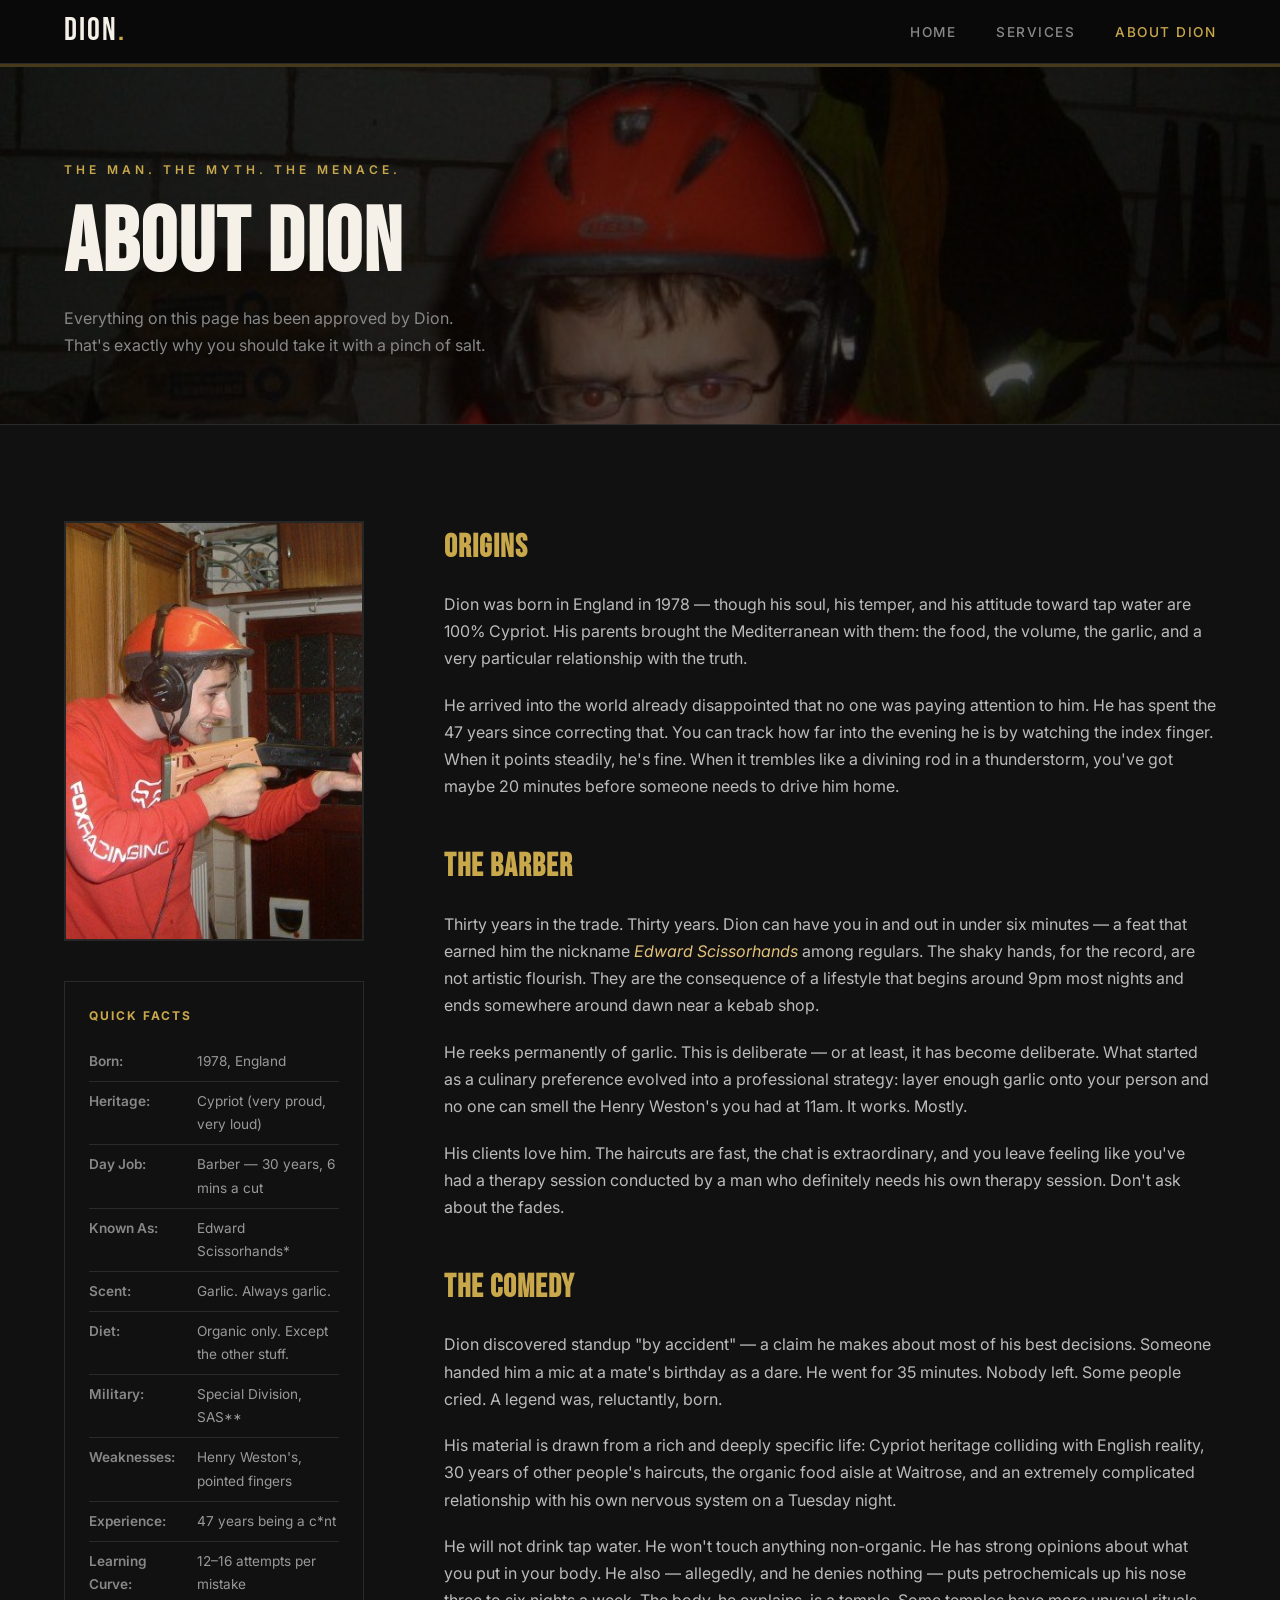
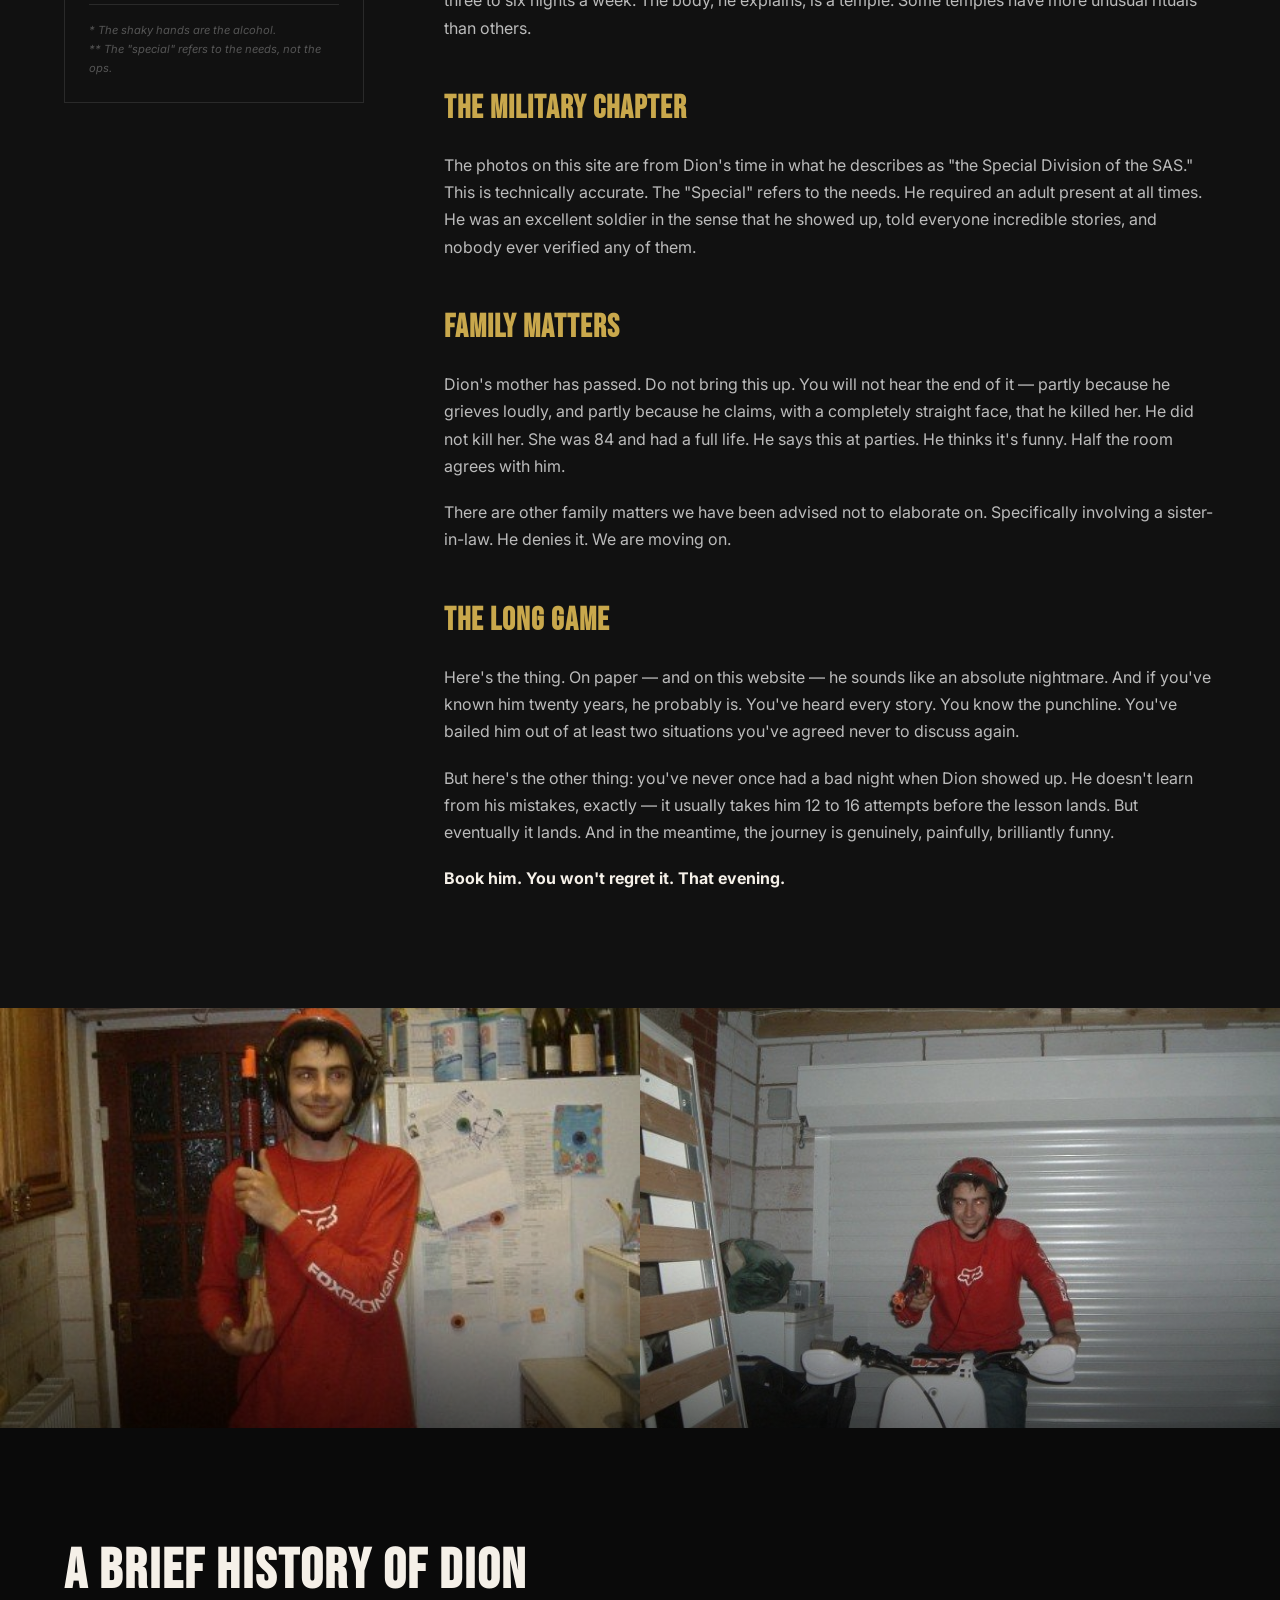
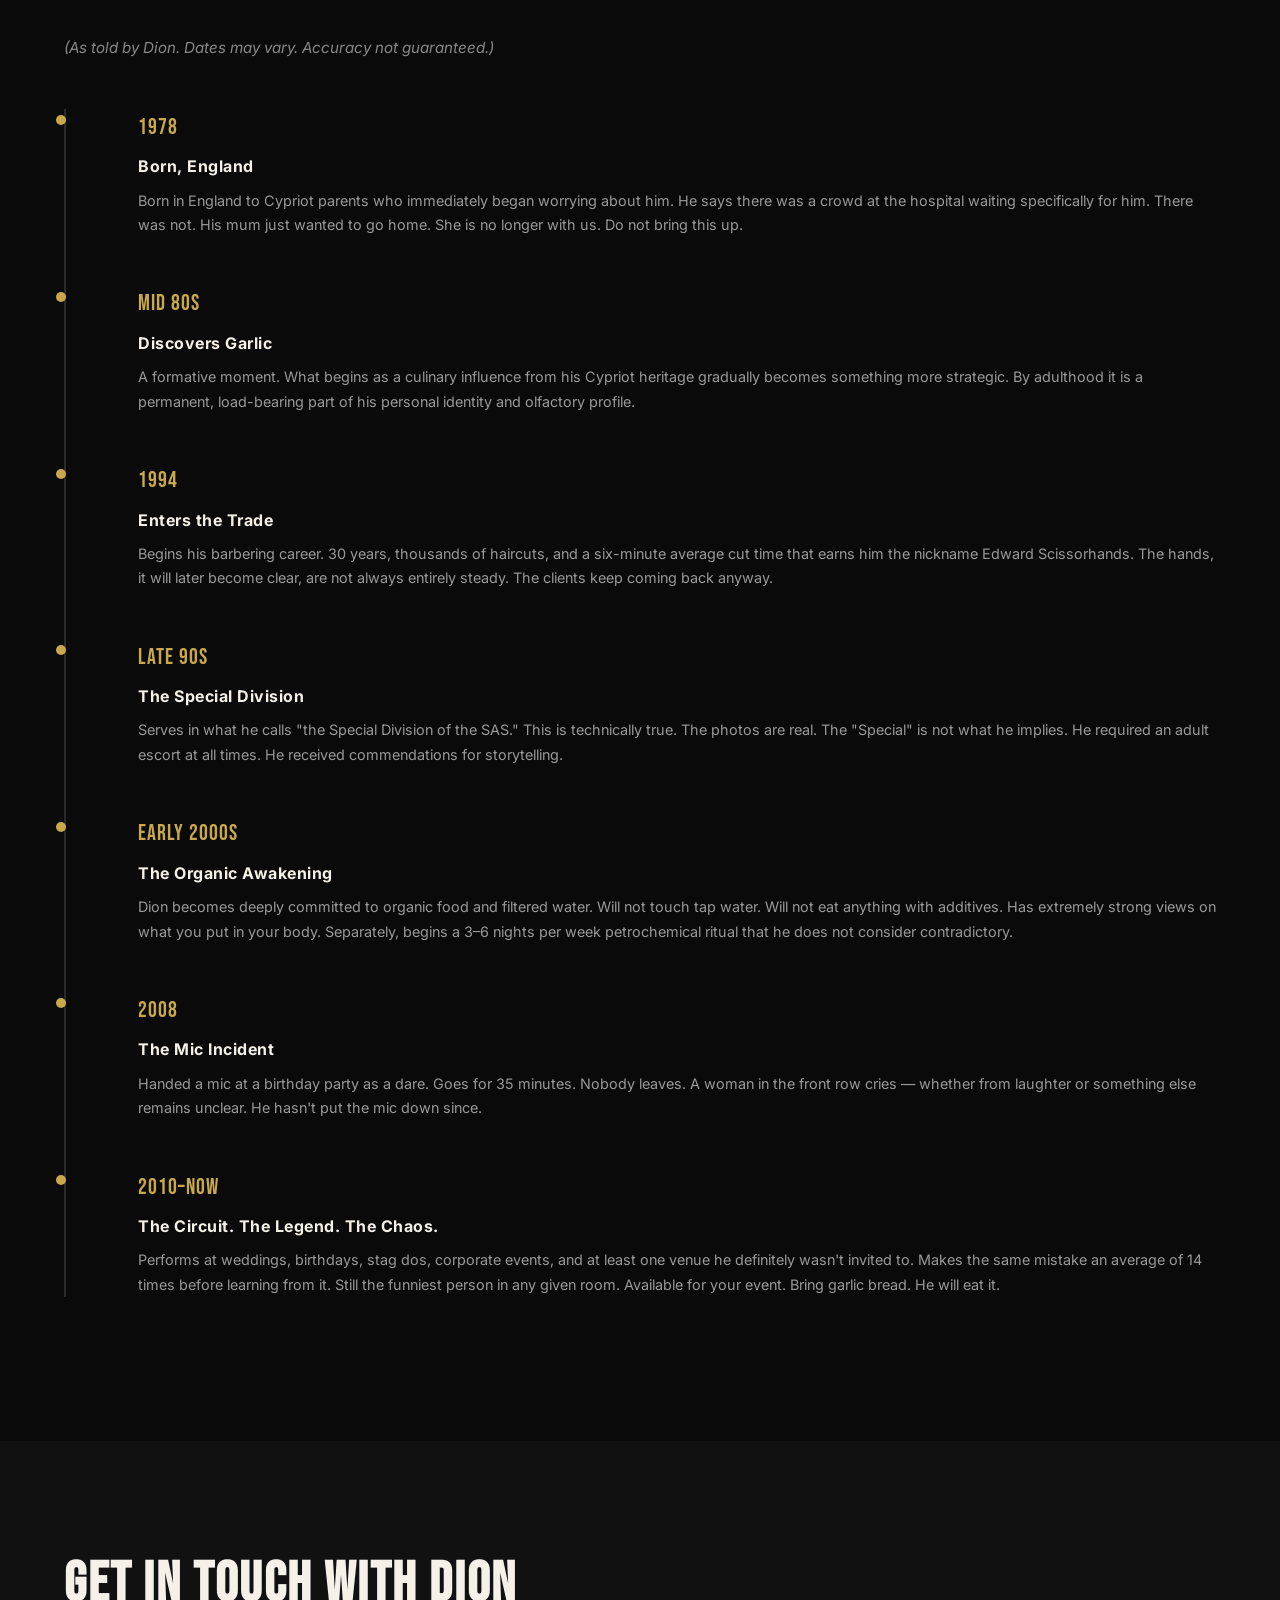
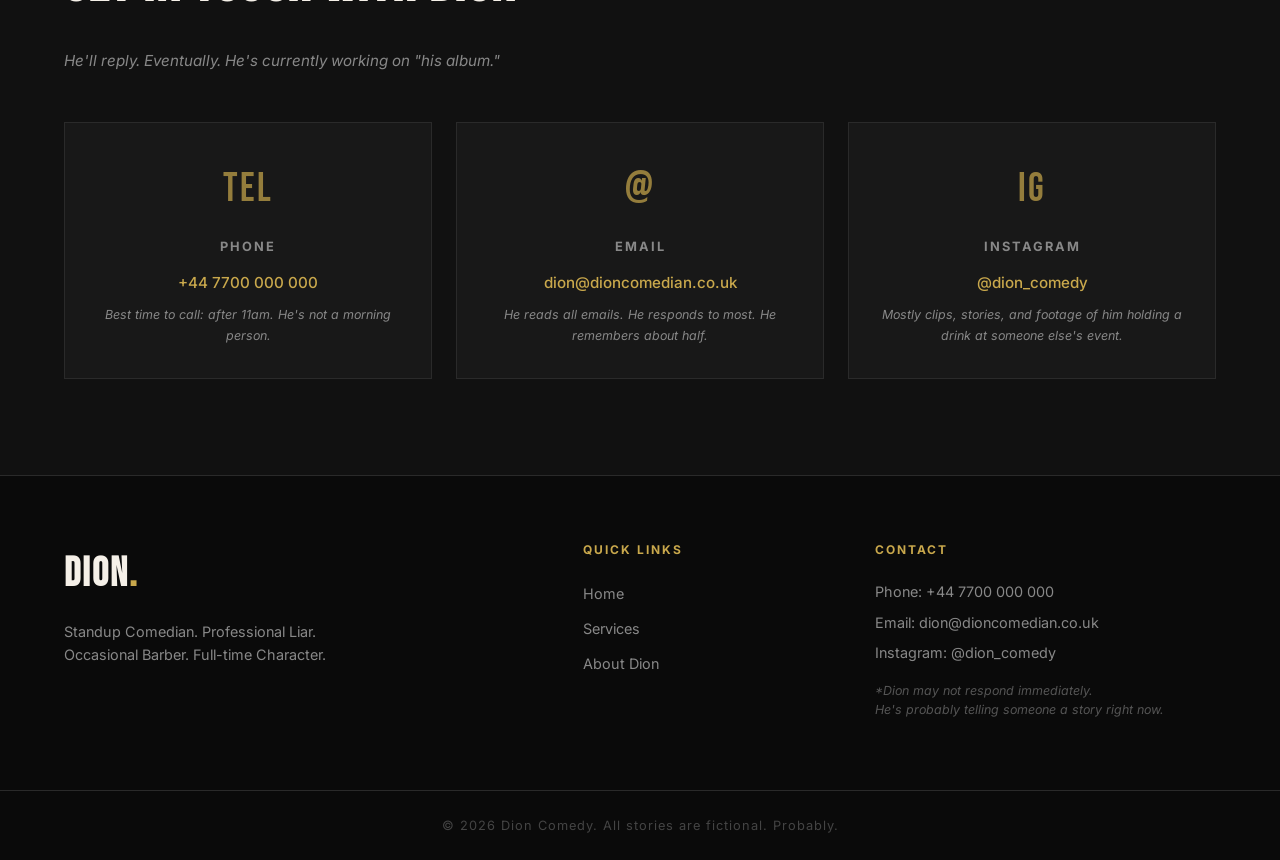
==== commit 450260af: "update: 47 years experience of being a c*nt Co-Authored-By: Claude Sonnet 4.6 <noreply@anthropic.com" ====
--- a/about.html
+++ b/about.html
@@ -46,6 +46,7 @@
             <li><span>Diet:</span> Organic only. Except the other stuff.</li>
             <li><span>Military:</span> Special Division, SAS**</li>
             <li><span>Weaknesses:</span> Henry Weston's, pointed fingers</li>
+            <li><span>Experience:</span> 47 years being a c*nt</li>
             <li><span>Learning Curve:</span> 12–16 attempts per mistake</li>
           </ul>
           <p style="font-size:0.7rem; color:#555; margin-top:1rem; font-style:italic;">* The shaky hands are the alcohol.<br/>** The "special" refers to the needs, not the ops.</p>
